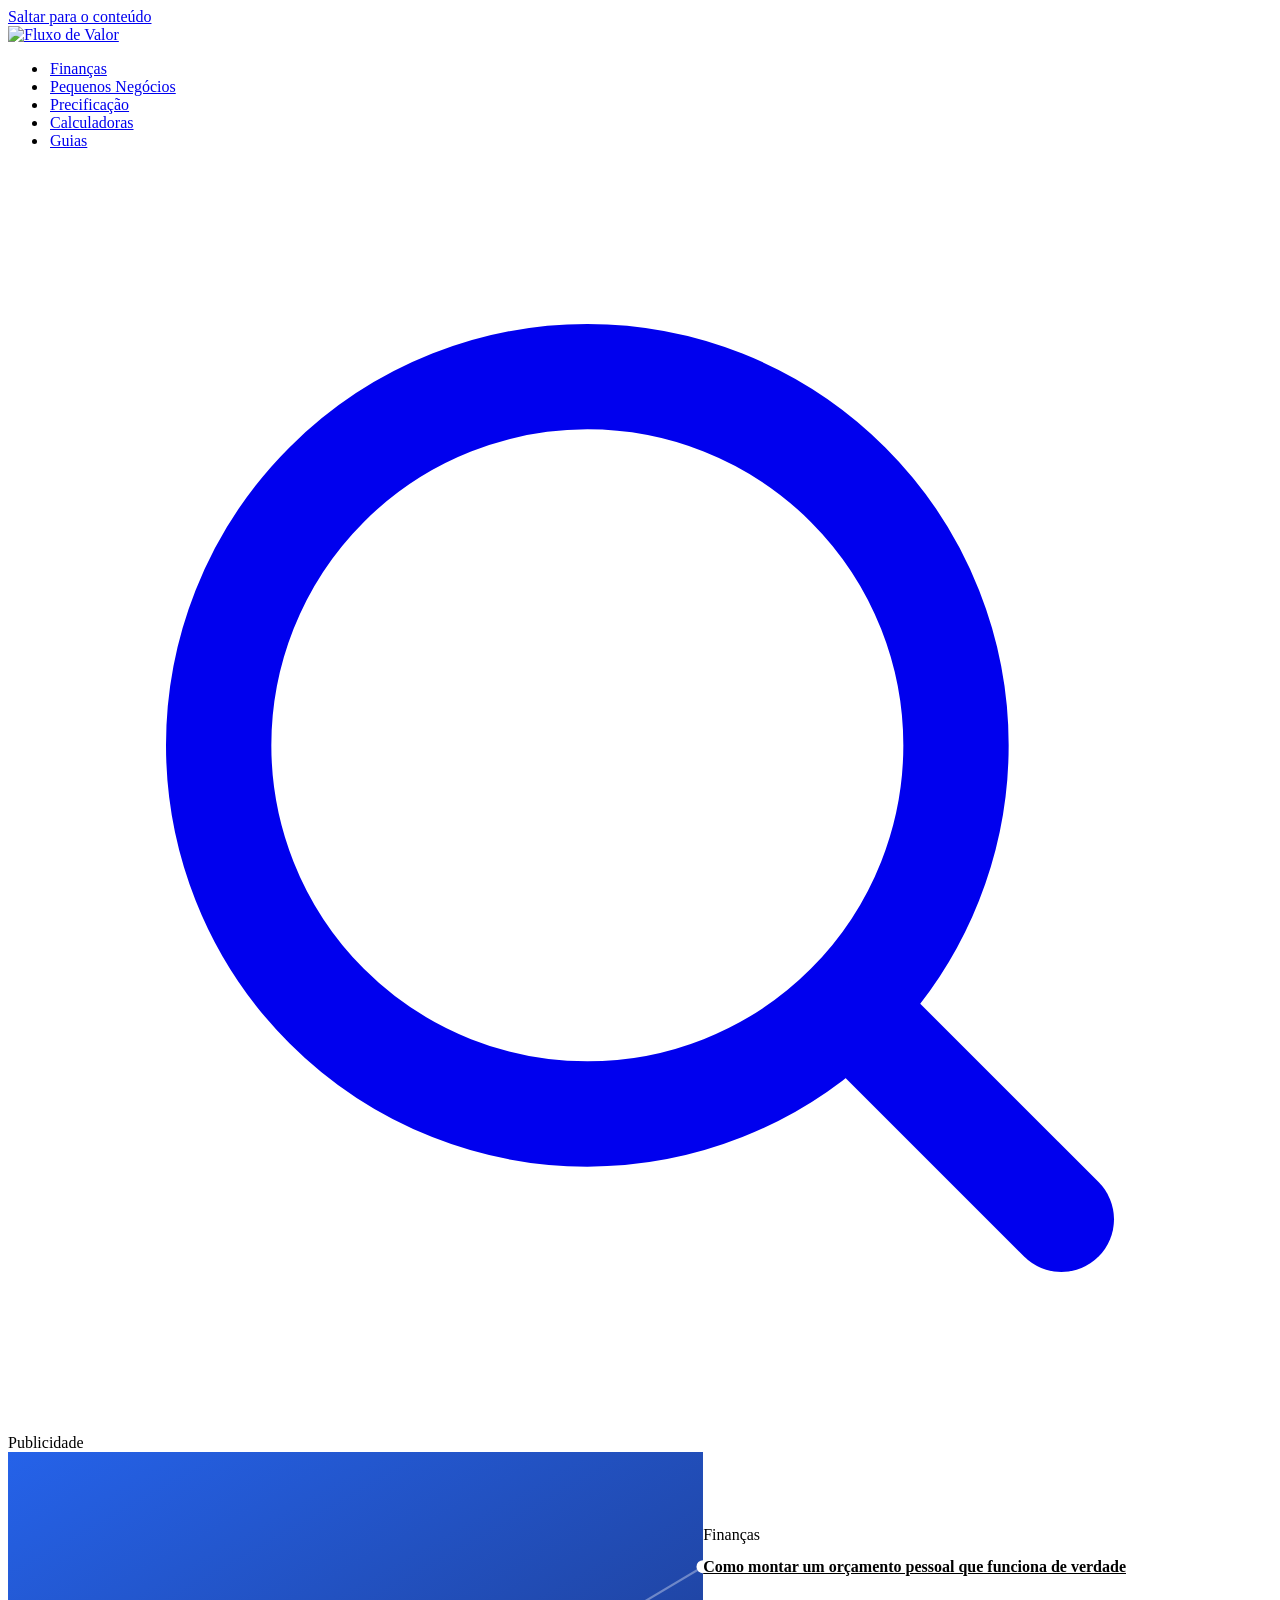
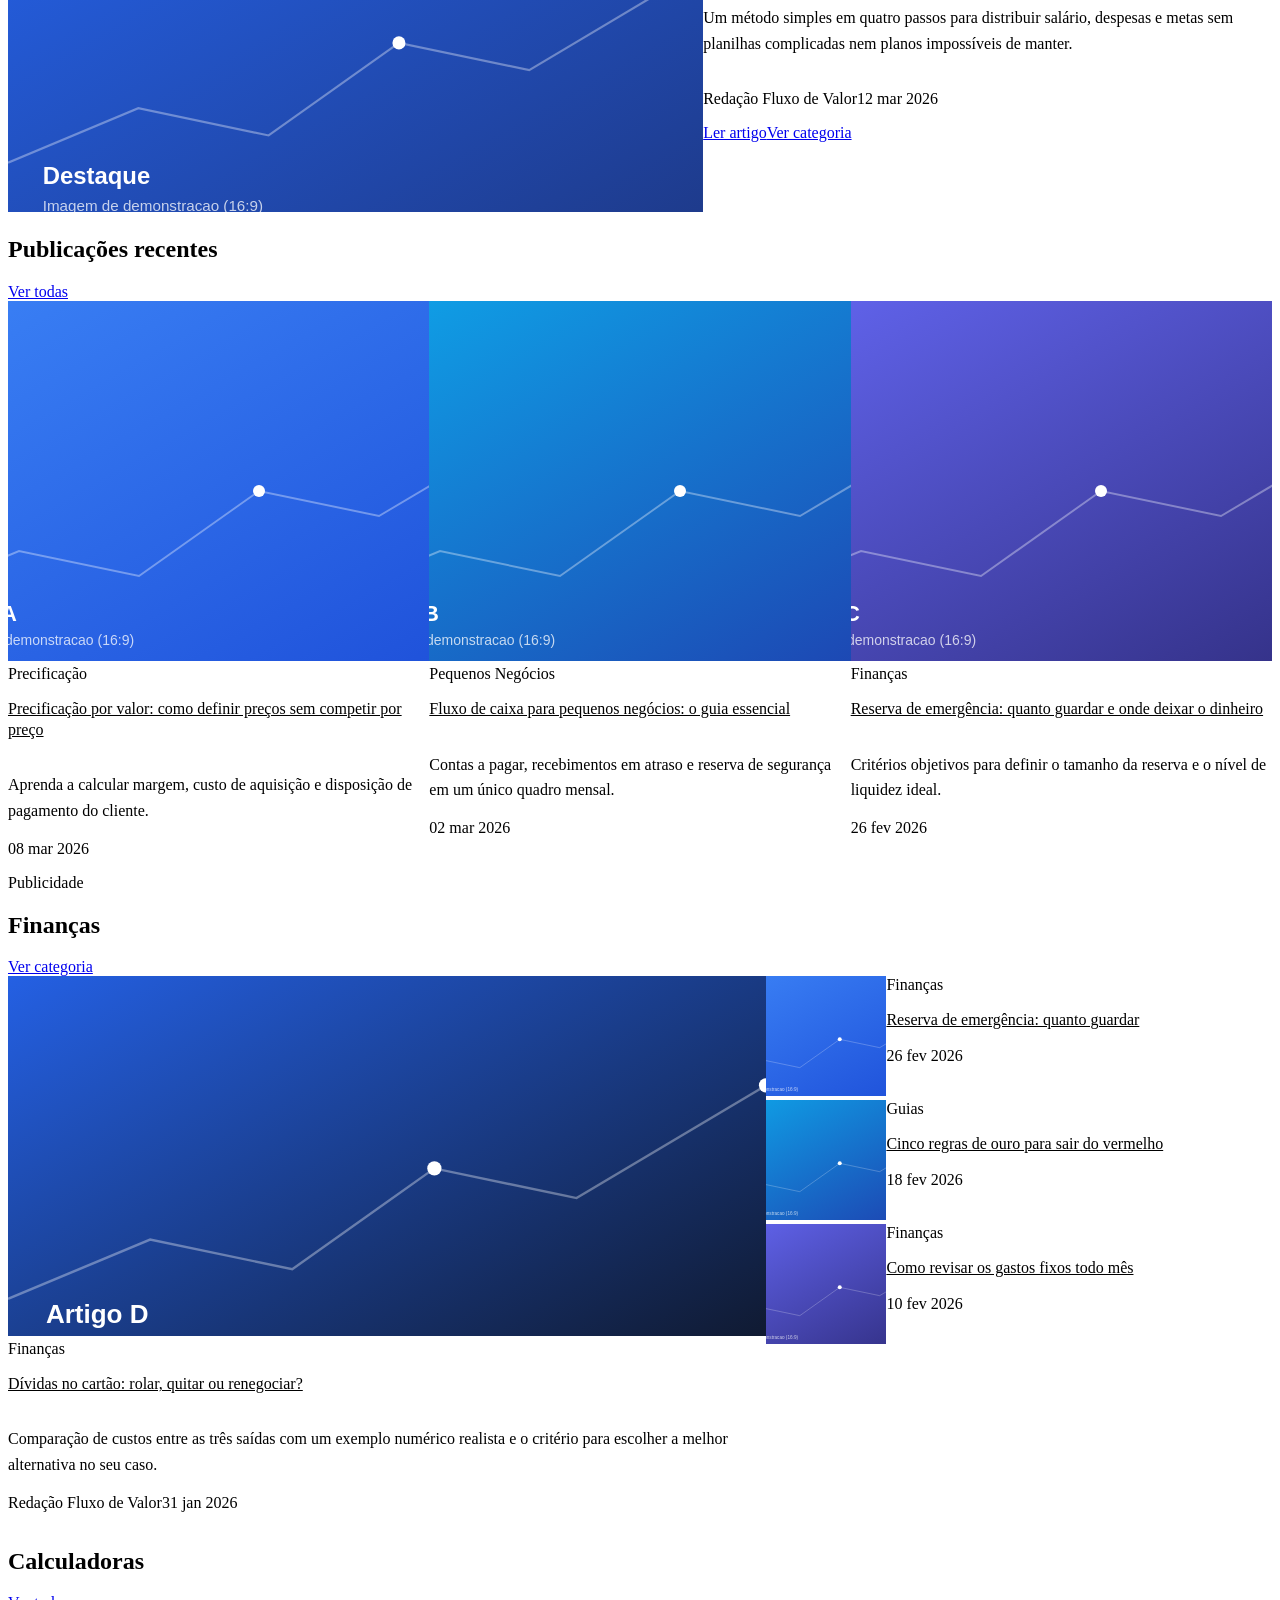
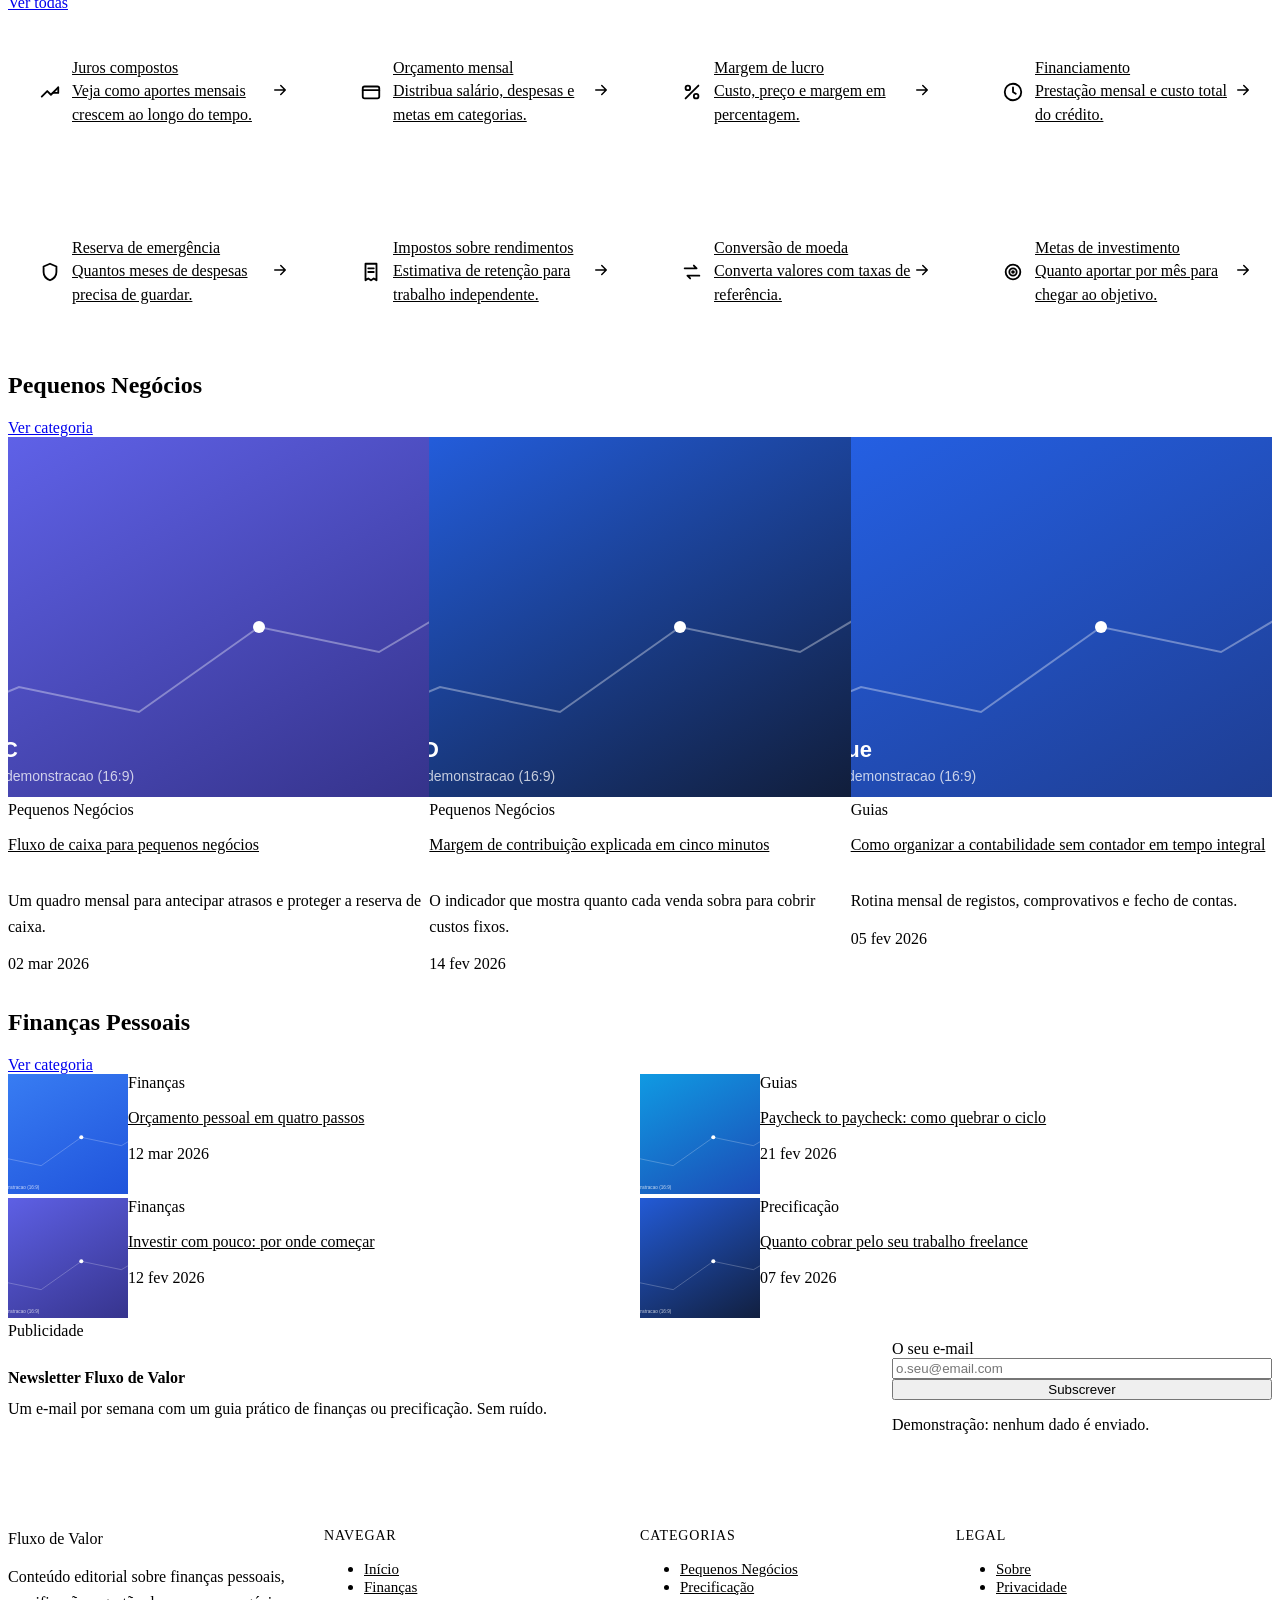
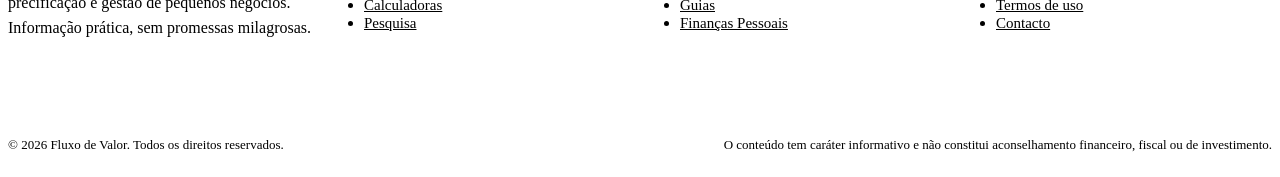
==== src/index.html @ 21cc9d8d "feat: implement homepage" ====
<!DOCTYPE html>
<html lang="pt-PT">
<head>
<meta charset="utf-8">
<meta name="viewport" content="width=device-width, initial-scale=1">
<title>Fluxo de Valor — Finanças, pequenos negócios e precificação</title>
<meta name="description" content="Guias práticos, calculadoras e estratégias sobre finanças pessoais, precificação e gestão de pequenos negócios. Conteúdo claro para decisões melhores.">
<link rel="canonical" href="https://fluxodevalor.example/">
<meta name="robots" content="index, follow">

<meta property="og:type" content="website">
<meta property="og:site_name" content="Fluxo de Valor">
<meta property="og:locale" content="pt_PT">
<meta property="og:title" content="Fluxo de Valor — Finanças, pequenos negócios e precificação">
<meta property="og:description" content="Guias práticos, calculadoras e estratégias sobre finanças pessoais, precificação e gestão de pequenos negócios.">
<meta property="og:url" content="https://fluxodevalor.example/">
<meta property="og:image" content="https://fluxodevalor.example/assets/images/ph-hero.svg">
<meta property="og:image:width" content="640">
<meta property="og:image:height" content="360">

<meta name="twitter:card" content="summary_large_image">
<meta name="twitter:title" content="Fluxo de Valor — Finanças, pequenos negócios e precificação">
<meta name="twitter:description" content="Guias práticos, calculadoras e estratégias sobre finanças pessoais, precificação e gestão de pequenos negócios.">
<meta name="twitter:image" content="https://fluxodevalor.example/assets/images/ph-hero.svg">

<link rel="icon" href="assets/images/logo.svg" type="image/svg+xml">

<link rel="stylesheet" href="css/variables.css">
<link rel="stylesheet" href="css/reset.css">
<link rel="stylesheet" href="css/base.css">
<link rel="stylesheet" href="css/header.css">
<link rel="stylesheet" href="css/navigation.css">
<link rel="stylesheet" href="css/hero.css">
<link rel="stylesheet" href="css/cards.css">
<link rel="stylesheet" href="css/sections.css">
<link rel="stylesheet" href="css/sidebar.css">
<link rel="stylesheet" href="css/calculators.css">
<link rel="stylesheet" href="css/article.css">
<link rel="stylesheet" href="css/footer.css">
<link rel="stylesheet" href="css/responsive.css">

<script type="application/ld+json">
{
  "@context": "https://schema.org",
  "@type": "WebSite",
  "name": "Fluxo de Valor",
  "url": "https://fluxodevalor.example/",
  "inLanguage": "pt-PT",
  "potentialAction": {
    "@type": "SearchAction",
    "target": "https://fluxodevalor.example/search.html?q={search_term_string}",
    "query-input": "required name=search_term_string"
  }
}
</script>
</head>

<body>
<a class="skip-link" href="#conteudo">Saltar para o conteúdo</a>

<header class="site-header">
  <div class="container header-inner">
    <a class="site-logo" href="index.html" aria-label="Fluxo de Valor — página inicial">
      <img src="assets/images/logo.svg" alt="Fluxo de Valor" width="180" height="30">
    </a>

    <nav class="main-nav" id="main-nav" aria-label="Navegação principal">
      <ul class="nav-list">
        <li><a class="nav-link is-active" href="category.html" aria-current="page">Finanças</a></li>
        <li><a class="nav-link" href="category.html">Pequenos Negócios</a></li>
        <li><a class="nav-link" href="category.html">Precificação</a></li>
        <li><a class="nav-link" href="category.html">Calculadoras</a></li>
        <li><a class="nav-link" href="category.html">Guias</a></li>
      </ul>
    </nav>

    <div class="header-actions">
      <a class="header-search" href="search.html" aria-label="Pesquisar no site">
        <svg viewBox="0 0 24 24" fill="none" stroke="currentColor" stroke-width="2" stroke-linecap="round" aria-hidden="true"><circle cx="11" cy="11" r="7"/><path d="M20 20l-3.6-3.6"/></svg>
      </a>
      <button class="menu-toggle" type="button" aria-expanded="false" aria-controls="main-nav" aria-label="Abrir menu">
        <svg class="icon-menu" viewBox="0 0 24 24" fill="none" stroke="currentColor" stroke-width="2" stroke-linecap="round" aria-hidden="true"><path d="M4 7h16M4 12h16M4 17h16"/></svg>
        <svg class="icon-close" viewBox="0 0 24 24" fill="none" stroke="currentColor" stroke-width="2" stroke-linecap="round" aria-hidden="true"><path d="M6 6l12 12M18 6L6 18"/></svg>
      </button>
    </div>
  </div>
  <div class="nav-backdrop" aria-hidden="true"></div>
</header>

<main id="conteudo">

  <!-- AD_TOP -->
  <div class="container ad-wrap">
    <aside class="ad-slot" aria-label="Publicidade — topo"><span>Publicidade</span></aside>
  </div>

  <!-- HERO / DESTAQUE -->
  <section class="hero container" aria-labelledby="hero-title">
    <div class="hero-grid">
      <a class="hero-media" href="article.html" tabindex="-1" aria-hidden="true">
        <img src="assets/images/ph-hero.svg" alt="" width="640" height="360" fetchpriority="high">
      </a>
      <div class="hero-content">
        <span class="eyebrow">Finanças</span>
        <h1 class="hero-title" id="hero-title"><a href="article.html">Como montar um orçamento pessoal que funciona de verdade</a></h1>
        <p class="hero-summary">Um método simples em quatro passos para distribuir salário, despesas e metas sem planilhas complicadas nem planos impossíveis de manter.</p>
        <p class="meta meta--dot"><span>Redação Fluxo de Valor</span><time datetime="2026-03-12">12 mar 2026</time></p>
        <div class="hero-actions">
          <a class="btn btn--primary" href="article.html">Ler artigo</a>
          <a class="btn btn--ghost" href="category.html">Ver categoria</a>
        </div>
      </div>
    </div>
  </section>

  <!-- LATEST POSTS -->
  <section class="section" aria-labelledby="latest-title">
    <div class="container">
      <div class="section-header">
        <h2 class="section-title" id="latest-title">Publicações recentes</h2>
        <a class="section-link" href="category.html">Ver todas</a>
      </div>

      <div class="card-grid">
        <article class="card">
          <a class="card-media" href="article.html" tabindex="-1" aria-hidden="true">
            <img src="assets/images/ph-a.svg" alt="" width="640" height="360" loading="lazy">
          </a>
          <div class="card-body">
            <span class="eyebrow">Precificação</span>
            <h3 class="card-title"><a href="article.html">Precificação por valor: como definir preços sem competir por preço</a></h3>
            <p class="card-summary">Aprenda a calcular margem, custo de aquisição e disposição de pagamento do cliente.</p>
            <p class="card-meta"><time datetime="2026-03-08">08 mar 2026</time></p>
          </div>
        </article>

        <article class="card">
          <a class="card-media" href="article.html" tabindex="-1" aria-hidden="true">
            <img src="assets/images/ph-b.svg" alt="" width="640" height="360" loading="lazy">
          </a>
          <div class="card-body">
            <span class="eyebrow">Pequenos Negócios</span>
            <h3 class="card-title"><a href="article.html">Fluxo de caixa para pequenos negócios: o guia essencial</a></h3>
            <p class="card-summary">Contas a pagar, recebimentos em atraso e reserva de segurança em um único quadro mensal.</p>
            <p class="card-meta"><time datetime="2026-03-02">02 mar 2026</time></p>
          </div>
        </article>

        <article class="card">
          <a class="card-media" href="article.html" tabindex="-1" aria-hidden="true">
            <img src="assets/images/ph-c.svg" alt="" width="640" height="360" loading="lazy">
          </a>
          <div class="card-body">
            <span class="eyebrow">Finanças</span>
            <h3 class="card-title"><a href="article.html">Reserva de emergência: quanto guardar e onde deixar o dinheiro</a></h3>
            <p class="card-summary">Critérios objetivos para definir o tamanho da reserva e o nível de liquidez ideal.</p>
            <p class="card-meta"><time datetime="2026-02-26">26 fev 2026</time></p>
          </div>
        </article>
      </div>
    </div>
  </section>

  <!-- AD_AFTER_FEATURED -->
  <div class="container ad-wrap">
    <aside class="ad-slot" aria-label="Publicidade — após destaque"><span>Publicidade</span></aside>
  </div>

  <!-- SEÇÃO DE CATEGORIA -->
  <section class="section" aria-labelledby="financas-title">
    <div class="container">
      <div class="section-header">
        <h2 class="section-title" id="financas-title">Finanças</h2>
        <a class="section-link" href="category.html">Ver categoria</a>
      </div>

      <div class="category-split">
        <article class="card card--featured">
          <a class="card-media" href="article.html" tabindex="-1" aria-hidden="true">
            <img src="assets/images/ph-d.svg" alt="" width="640" height="360" loading="lazy">
          </a>
          <div class="card-body">
            <span class="eyebrow">Finanças</span>
            <h3 class="card-title"><a href="article.html">Dívidas no cartão: rolar, quitar ou renegociar?</a></h3>
            <p class="card-summary">Comparação de custos entre as três saídas com um exemplo numérico realista e o critério para escolher a melhor alternativa no seu caso.</p>
            <p class="card-meta meta--dot"><span>Redação Fluxo de Valor</span><time datetime="2026-01-31">31 jan 2026</time></p>
          </div>
        </article>

        <div class="split-secondary">
          <article class="card card--row">
            <a class="card-media" href="article.html" tabindex="-1" aria-hidden="true">
              <img src="assets/images/ph-a.svg" alt="" width="160" height="120" loading="lazy">
            </a>
            <div class="card-body">
              <span class="eyebrow">Finanças</span>
              <h3 class="card-title"><a href="article.html">Reserva de emergência: quanto guardar</a></h3>
              <p class="card-meta"><time datetime="2026-02-26">26 fev 2026</time></p>
            </div>
          </article>

          <article class="card card--row">
            <a class="card-media" href="article.html" tabindex="-1" aria-hidden="true">
              <img src="assets/images/ph-b.svg" alt="" width="160" height="120" loading="lazy">
            </a>
            <div class="card-body">
              <span class="eyebrow">Guias</span>
              <h3 class="card-title"><a href="article.html">Cinco regras de ouro para sair do vermelho</a></h3>
              <p class="card-meta"><time datetime="2026-02-18">18 fev 2026</time></p>
            </div>
          </article>

          <article class="card card--row">
            <a class="card-media" href="article.html" tabindex="-1" aria-hidden="true">
              <img src="assets/images/ph-c.svg" alt="" width="160" height="120" loading="lazy">
            </a>
            <div class="card-body">
              <span class="eyebrow">Finanças</span>
              <h3 class="card-title"><a href="article.html">Como revisar os gastos fixos todo mês</a></h3>
              <p class="card-meta"><time datetime="2026-02-10">10 fev 2026</time></p>
            </div>
          </article>
        </div>
      </div>
    </div>
  </section>

  <!-- CALCULADORAS -->
  <section class="section section--surface" aria-labelledby="calc-title">
    <div class="container">
      <div class="section-header">
        <h2 class="section-title" id="calc-title">Calculadoras</h2>
        <a class="section-link" href="category.html">Ver todas</a>
      </div>

      <div class="calc-grid">
        <a class="calc-card" href="article.html">
          <span class="calc-icon" aria-hidden="true"><svg viewBox="0 0 24 24" fill="none" stroke="currentColor" stroke-width="2" stroke-linecap="round" stroke-linejoin="round"><path d="M3 17l6-6 4 4 8-8"/><path d="M21 7v6h-6"/></svg></span>
          <span class="calc-body">
            <span class="calc-name">Juros compostos</span>
            <span class="calc-desc">Veja como aportes mensais crescem ao longo do tempo.</span>
          </span>
          <span class="calc-arrow" aria-hidden="true"><svg viewBox="0 0 24 24" fill="none" stroke="currentColor" stroke-width="2" stroke-linecap="round" stroke-linejoin="round"><path d="M5 12h14M13 6l6 6-6 6"/></svg></span>
        </a>

        <a class="calc-card" href="article.html">
          <span class="calc-icon" aria-hidden="true"><svg viewBox="0 0 24 24" fill="none" stroke="currentColor" stroke-width="2" stroke-linecap="round" stroke-linejoin="round"><rect x="3" y="6" width="18" height="13" rx="2"/><path d="M3 10h18"/></svg></span>
          <span class="calc-body">
            <span class="calc-name">Orçamento mensal</span>
            <span class="calc-desc">Distribua salário, despesas e metas em categorias.</span>
          </span>
          <span class="calc-arrow" aria-hidden="true"><svg viewBox="0 0 24 24" fill="none" stroke="currentColor" stroke-width="2" stroke-linecap="round" stroke-linejoin="round"><path d="M5 12h14M13 6l6 6-6 6"/></svg></span>
        </a>

        <a class="calc-card" href="article.html">
          <span class="calc-icon" aria-hidden="true"><svg viewBox="0 0 24 24" fill="none" stroke="currentColor" stroke-width="2" stroke-linecap="round" stroke-linejoin="round"><path d="M19 5L5 19"/><circle cx="7.5" cy="7.5" r="2.5"/><circle cx="16.5" cy="16.5" r="2.5"/></svg></span>
          <span class="calc-body">
            <span class="calc-name">Margem de lucro</span>
            <span class="calc-desc">Custo, preço e margem em percentagem.</span>
          </span>
          <span class="calc-arrow" aria-hidden="true"><svg viewBox="0 0 24 24" fill="none" stroke="currentColor" stroke-width="2" stroke-linecap="round" stroke-linejoin="round"><path d="M5 12h14M13 6l6 6-6 6"/></svg></span>
        </a>

        <a class="calc-card" href="article.html">
          <span class="calc-icon" aria-hidden="true"><svg viewBox="0 0 24 24" fill="none" stroke="currentColor" stroke-width="2" stroke-linecap="round" stroke-linejoin="round"><circle cx="12" cy="12" r="9"/><path d="M12 7v5l3 2"/></svg></span>
          <span class="calc-body">
            <span class="calc-name">Financiamento</span>
            <span class="calc-desc">Prestação mensal e custo total do crédito.</span>
          </span>
          <span class="calc-arrow" aria-hidden="true"><svg viewBox="0 0 24 24" fill="none" stroke="currentColor" stroke-width="2" stroke-linecap="round" stroke-linejoin="round"><path d="M5 12h14M13 6l6 6-6 6"/></svg></span>
        </a>

        <a class="calc-card" href="article.html">
          <span class="calc-icon" aria-hidden="true"><svg viewBox="0 0 24 24" fill="none" stroke="currentColor" stroke-width="2" stroke-linecap="round" stroke-linejoin="round"><path d="M12 3l7 3v6c0 4.5-3 7.5-7 9-4-1.5-7-4.5-7-9V6l7-3z"/></svg></span>
          <span class="calc-body">
            <span class="calc-name">Reserva de emergência</span>
            <span class="calc-desc">Quantos meses de despesas precisa de guardar.</span>
          </span>
          <span class="calc-arrow" aria-hidden="true"><svg viewBox="0 0 24 24" fill="none" stroke="currentColor" stroke-width="2" stroke-linecap="round" stroke-linejoin="round"><path d="M5 12h14M13 6l6 6-6 6"/></svg></span>
        </a>

        <a class="calc-card" href="article.html">
          <span class="calc-icon" aria-hidden="true"><svg viewBox="0 0 24 24" fill="none" stroke="currentColor" stroke-width="2" stroke-linecap="round" stroke-linejoin="round"><path d="M6 3h12v18l-3-2-3 2-3-2-3 2z"/><path d="M9 8h6M9 12h6"/></svg></span>
          <span class="calc-body">
            <span class="calc-name">Impostos sobre rendimentos</span>
            <span class="calc-desc">Estimativa de retenção para trabalho independente.</span>
          </span>
          <span class="calc-arrow" aria-hidden="true"><svg viewBox="0 0 24 24" fill="none" stroke="currentColor" stroke-width="2" stroke-linecap="round" stroke-linejoin="round"><path d="M5 12h14M13 6l6 6-6 6"/></svg></span>
        </a>

        <a class="calc-card" href="article.html">
          <span class="calc-icon" aria-hidden="true"><svg viewBox="0 0 24 24" fill="none" stroke="currentColor" stroke-width="2" stroke-linecap="round" stroke-linejoin="round"><path d="M4 8h13l-3-3"/><path d="M20 16H7l3 3"/></svg></span>
          <span class="calc-body">
            <span class="calc-name">Conversão de moeda</span>
            <span class="calc-desc">Converta valores com taxas de referência.</span>
          </span>
          <span class="calc-arrow" aria-hidden="true"><svg viewBox="0 0 24 24" fill="none" stroke="currentColor" stroke-width="2" stroke-linecap="round" stroke-linejoin="round"><path d="M5 12h14M13 6l6 6-6 6"/></svg></span>
        </a>

        <a class="calc-card" href="article.html">
          <span class="calc-icon" aria-hidden="true"><svg viewBox="0 0 24 24" fill="none" stroke="currentColor" stroke-width="2" stroke-linecap="round" stroke-linejoin="round"><circle cx="12" cy="12" r="8"/><circle cx="12" cy="12" r="4"/><circle cx="12" cy="12" r="1" fill="currentColor"/></svg></span>
          <span class="calc-body">
            <span class="calc-name">Metas de investimento</span>
            <span class="calc-desc">Quanto aportar por mês para chegar ao objetivo.</span>
          </span>
          <span class="calc-arrow" aria-hidden="true"><svg viewBox="0 0 24 24" fill="none" stroke="currentColor" stroke-width="2" stroke-linecap="round" stroke-linejoin="round"><path d="M5 12h14M13 6l6 6-6 6"/></svg></span>
        </a>
      </div>
    </div>
  </section>

  <!-- PEQUENOS NEGÓCIOS -->
  <section class="section" aria-labelledby="negocios-title">
    <div class="container">
      <div class="section-header">
        <h2 class="section-title" id="negocios-title">Pequenos Negócios</h2>
        <a class="section-link" href="category.html">Ver categoria</a>
      </div>

      <div class="card-grid">
        <article class="card">
          <a class="card-media" href="article.html" tabindex="-1" aria-hidden="true">
            <img src="assets/images/ph-c.svg" alt="" width="640" height="360" loading="lazy">
          </a>
          <div class="card-body">
            <span class="eyebrow">Pequenos Negócios</span>
            <h3 class="card-title"><a href="article.html">Fluxo de caixa para pequenos negócios</a></h3>
            <p class="card-summary">Um quadro mensal para antecipar atrasos e proteger a reserva de caixa.</p>
            <p class="card-meta"><time datetime="2026-03-02">02 mar 2026</time></p>
          </div>
        </article>

        <article class="card">
          <a class="card-media" href="article.html" tabindex="-1" aria-hidden="true">
            <img src="assets/images/ph-d.svg" alt="" width="640" height="360" loading="lazy">
          </a>
          <div class="card-body">
            <span class="eyebrow">Pequenos Negócios</span>
            <h3 class="card-title"><a href="article.html">Margem de contribuição explicada em cinco minutos</a></h3>
            <p class="card-summary">O indicador que mostra quanto cada venda sobra para cobrir custos fixos.</p>
            <p class="card-meta"><time datetime="2026-02-14">14 fev 2026</time></p>
          </div>
        </article>

        <article class="card">
          <a class="card-media" href="article.html" tabindex="-1" aria-hidden="true">
            <img src="assets/images/ph-hero.svg" alt="" width="640" height="360" loading="lazy">
          </a>
          <div class="card-body">
            <span class="eyebrow">Guias</span>
            <h3 class="card-title"><a href="article.html">Como organizar a contabilidade sem contador em tempo integral</a></h3>
            <p class="card-summary">Rotina mensal de registos, comprovativos e fecho de contas.</p>
            <p class="card-meta"><time datetime="2026-02-05">05 fev 2026</time></p>
          </div>
        </article>
      </div>
    </div>
  </section>

  <!-- FINANÇAS PESSOAIS -->
  <section class="section section--surface" aria-labelledby="pessoal-title">
    <div class="container">
      <div class="section-header">
        <h2 class="section-title" id="pessoal-title">Finanças Pessoais</h2>
        <a class="section-link" href="category.html">Ver categoria</a>
      </div>

      <div class="card-grid card-grid--2">
        <article class="card card--row">
          <a class="card-media" href="article.html" tabindex="-1" aria-hidden="true">
            <img src="assets/images/ph-a.svg" alt="" width="160" height="120" loading="lazy">
          </a>
          <div class="card-body">
            <span class="eyebrow">Finanças</span>
            <h3 class="card-title"><a href="article.html">Orçamento pessoal em quatro passos</a></h3>
            <p class="card-summary">Distribua o salário entre necessidades, desejos, dívidas e poupança.</p>
            <p class="card-meta"><time datetime="2026-03-12">12 mar 2026</time></p>
          </div>
        </article>

        <article class="card card--row">
          <a class="card-media" href="article.html" tabindex="-1" aria-hidden="true">
            <img src="assets/images/ph-b.svg" alt="" width="160" height="120" loading="lazy">
          </a>
          <div class="card-body">
            <span class="eyebrow">Guias</span>
            <h3 class="card-title"><a href="article.html">Paycheck to paycheck: como quebrar o ciclo</a></h3>
            <p class="card-summary">Três ajustes práticos para criar folga financeira em 90 dias.</p>
            <p class="card-meta"><time datetime="2026-02-21">21 fev 2026</time></p>
          </div>
        </article>

        <article class="card card--row">
          <a class="card-media" href="article.html" tabindex="-1" aria-hidden="true">
            <img src="assets/images/ph-c.svg" alt="" width="160" height="120" loading="lazy">
          </a>
          <div class="card-body">
            <span class="eyebrow">Finanças</span>
            <h3 class="card-title"><a href="article.html">Investir com pouco: por onde começar</a></h3>
            <p class="card-summary">Risco, prazo e aportes automáticos antes de escolher o produto.</p>
            <p class="card-meta"><time datetime="2026-02-12">12 fev 2026</time></p>
          </div>
        </article>

        <article class="card card--row">
          <a class="card-media" href="article.html" tabindex="-1" aria-hidden="true">
            <img src="assets/images/ph-d.svg" alt="" width="160" height="120" loading="lazy">
          </a>
          <div class="card-body">
            <span class="eyebrow">Precificação</span>
            <h3 class="card-title"><a href="article.html">Quanto cobrar pelo seu trabalho freelance</a></h3>
            <p class="card-summary">Do custo de vida ao valor entregue: um método em três variáveis.</p>
            <p class="card-meta"><time datetime="2026-02-07">07 fev 2026</time></p>
          </div>
        </article>
      </div>
    </div>
  </section>

  <!-- AD_AFTER_CONTENT -->
  <div class="container ad-wrap">
    <aside class="ad-slot" aria-label="Publicidade — fim do conteúdo"><span>Publicidade</span></aside>
  </div>

  <!-- NEWSLETTER -->
  <section class="section" aria-labelledby="newsletter-title">
    <div class="container">
      <div class="newsletter">
        <div>
          <h2 class="newsletter-title" id="newsletter-title">Newsletter Fluxo de Valor</h2>
          <p class="newsletter-text">Um e-mail por semana com um guia prático de finanças ou precificação. Sem ruído.</p>
        </div>
        <div>
          <form class="newsletter-form" novalidate>
            <label class="visually-hidden" for="newsletter-email">O seu e-mail</label>
            <input class="field" type="email" id="newsletter-email" name="email" placeholder="o.seu@email.com" autocomplete="email" required>
            <button class="btn btn--primary" type="submit">Subscrever</button>
          </form>
          <p class="newsletter-note" role="status" aria-live="polite">Demonstração: nenhum dado é enviado.</p>
        </div>
      </div>
    </div>
  </section>

</main>

<footer class="site-footer">
  <div class="container">
    <div class="footer-grid">
      <div>
        <p class="footer-brand-name">Fluxo de Valor</p>
        <p class="footer-text">Conteúdo editorial sobre finanças pessoais, precificação e gestão de pequenos negócios. Informação prática, sem promessas milagrosas.</p>
      </div>

      <nav aria-labelledby="footer-nav">
        <p class="footer-title" id="footer-nav">Navegar</p>
        <ul class="footer-links">
          <li><a href="index.html">Início</a></li>
          <li><a href="category.html">Finanças</a></li>
          <li><a href="category.html">Calculadoras</a></li>
          <li><a href="search.html">Pesquisa</a></li>
        </ul>
      </nav>

      <nav aria-labelledby="footer-cat">
        <p class="footer-title" id="footer-cat">Categorias</p>
        <ul class="footer-links">
          <li><a href="category.html">Pequenos Negócios</a></li>
          <li><a href="category.html">Precificação</a></li>
          <li><a href="category.html">Guias</a></li>
          <li><a href="category.html">Finanças Pessoais</a></li>
        </ul>
      </nav>

      <nav aria-labelledby="footer-legal">
        <p class="footer-title" id="footer-legal">Legal</p>
        <ul class="footer-links">
          <li><a href="#">Sobre</a></li>
          <li><a href="#">Privacidade</a></li>
          <li><a href="#">Termos de uso</a></li>
          <li><a href="#">Contacto</a></li>
        </ul>
      </nav>
    </div>

    <div class="footer-bottom">
      <p>&copy; <span id="year">2026</span> Fluxo de Valor. Todos os direitos reservados.</p>
      <p class="footer-disclaimer">O conteúdo tem caráter informativo e não constitui aconselhamento financeiro, fiscal ou de investimento.</p>
    </div>
  </div>
</footer>

<script src="js/navigation.js" defer></script>
<script src="js/main.js" defer></script>
</body>
</html>
---- src/css/hero.css ----
/* Hero / post em destaque. Mobile: empilhado. Desktop: 55/45 (ver responsive.css). */

.hero {
  padding-block: var(--space-section);
}

.hero-grid {
  display: grid;
  gap: var(--space-lg);
}

.hero-media {
  display: block;
  overflow: hidden;
  border-radius: var(--radius-md);
  background: var(--color-surface);
}

.hero-media img {
  width: 100%;
  aspect-ratio: 16 / 9;
  object-fit: cover;
}

.hero-content {
  display: flex;
  flex-direction: column;
  align-items: flex-start;
  gap: var(--space-md);
}

.hero-title {
  font-size: var(--text-h1);
  line-height: var(--leading-tight);
}

.hero-title a {
  color: var(--color-text);
}

.hero-title a:hover {
  color: var(--color-primary);
}

.hero-summary {
  font-size: var(--text-body);
  line-height: 1.65;
  color: var(--color-text-secondary);
}

.hero-actions {
  display: flex;
  flex-wrap: wrap;
  gap: var(--space-sm);
  margin-top: var(--space-xs);
}
---- src/css/cards.css ----
/* Cards editoriais e grelhas. */

.card-grid {
  display: grid;
  grid-template-columns: minmax(0, 1fr);
  gap: var(--space-lg);
}

.card-grid--2,
.card-grid--wide {
  grid-template-columns: minmax(0, 1fr);
}

.card {
  display: flex;
  flex-direction: column;
  gap: var(--space-sm);
  min-width: 0;
}

.card-media {
  display: block;
  overflow: hidden;
  border-radius: var(--radius-md);
  background: var(--color-surface);
}

.card-media img {
  width: 100%;
  aspect-ratio: 16 / 9;
  object-fit: cover;
}

@media (prefers-reduced-motion: no-preference) {
  .card-media img {
    transition: transform var(--transition);
  }

  .card:hover .card-media img {
    transform: scale(1.03);
  }
}

.card-body {
  display: flex;
  flex-direction: column;
  gap: var(--space-sm);
  min-width: 0;
}

.card-title {
  font-size: var(--text-card-title);
  line-height: 1.3;
  font-weight: var(--weight-semibold);
}

.card-title a {
  color: var(--color-text);
}

.card-title a:hover {
  color: var(--color-primary);
}

.card-summary {
  font-size: var(--text-card-summary);
  line-height: 1.6;
  color: var(--color-text-secondary);
}

.card-meta {
  margin-top: auto;
  font-size: var(--text-meta);
  color: var(--color-text-secondary);
}

.card--featured .card-title {
  font-size: var(--text-h3);
  line-height: 1.25;
  font-weight: var(--weight-bold);
}

/* Card horizontal (coluna secundária / resultados) ------------------------ */
.card--row {
  display: grid;
  grid-template-columns: 120px minmax(0, 1fr);
  gap: var(--space-md);
  align-items: start;
  padding-block: var(--space-md);
  border-bottom: 1px solid var(--color-border);
}

.card--row .card-media img {
  aspect-ratio: 4 / 3;
}

.card--row .card-title {
  font-size: calc(var(--text-card-title) - 1px);
}

.card--row .card-summary {
  display: none;
}

@media (prefers-reduced-motion: reduce) {
  .card-media img {
    transition: none;
  }
}
---- src/css/sections.css ----
/* Secções da homepage: split de categoria, newsletter, paginação, estados. */

/* Divisão principal + secundária (60/40 no desktop, 1 coluna no mobile) --- */
.category-split {
  display: grid;
  grid-template-columns: minmax(0, 1fr);
  gap: var(--space-lg);
}

.split-secondary {
  display: flex;
  flex-direction: column;
}

.split-secondary .card--row:last-child {
  border-bottom: 0;
  padding-bottom: 0;
}

.split-secondary .card--row:first-child {
  padding-top: 0;
}

/* Lista vertical de artigos (sidebar / secundária) ------------------------ */
.post-list {
  display: flex;
  flex-direction: column;
}

.post-list-item {
  display: grid;
  grid-template-columns: minmax(0, 1fr);
  gap: var(--space-sm);
  padding-block: var(--space-md);
  border-bottom: 1px solid var(--color-border);
}

.post-list-item:last-child {
  border-bottom: 0;
}

.post-list-title {
  font-size: calc(var(--text-card-title) - 1px);
  line-height: 1.35;
  font-weight: var(--weight-semibold);
}

.post-list-title a {
  color: var(--color-text);
}

.post-list-title a:hover {
  color: var(--color-primary);
}

/* Newsletter -------------------------------------------------------------- */
.newsletter {
  display: grid;
  gap: var(--space-lg);
  padding: var(--space-xl);
  background: var(--color-surface);
  border: 1px solid var(--color-border);
  border-radius: var(--radius-lg);
}

.newsletter-title {
  font-size: var(--text-h3);
}

.newsletter-text {
  margin-top: var(--space-xs);
  font-size: var(--text-card-summary);
  color: var(--color-text-secondary);
}

.newsletter-form {
  display: flex;
  flex-direction: column;
  gap: var(--space-sm);
}

.newsletter-form .field {
  flex: 1 1 auto;
  min-width: 0;
}

.newsletter-note {
  font-size: var(--text-meta);
  color: var(--color-text-secondary);
}

.newsletter-note.is-success {
  color: var(--color-success);
  font-weight: var(--weight-semibold);
}

.newsletter-note.is-error {
  color: var(--color-danger);
  font-weight: var(--weight-semibold);
}

/* Paginação --------------------------------------------------------------- */
.pagination {
  display: flex;
  flex-wrap: wrap;
  align-items: center;
  justify-content: center;
  gap: var(--space-sm);
  margin-top: var(--space-xl);
}

.pagination a,
.pagination span {
  display: inline-flex;
  align-items: center;
  justify-content: center;
  min-width: var(--target-min);
  min-height: var(--target-min);
  padding: 0 12px;
  border: 1px solid var(--color-border);
  border-radius: var(--radius-sm);
  font-size: 14px;
  font-weight: var(--weight-semibold);
  color: var(--color-text);
}

.pagination a:hover {
  border-color: var(--color-primary);
  color: var(--color-primary);
}

.pagination [aria-current="page"] {
  background: var(--color-primary);
  border-color: var(--color-primary);
  color: var(--color-text-inverse);
}

/* Estado vazio (pesquisa) ------------------------------------------------- */
.empty-state {
  padding: var(--space-xl);
  background: var(--color-surface);
  border: 1px dashed var(--color-border);
  border-radius: var(--radius-md);
  text-align: center;
  color: var(--color-text-secondary);
}
---- src/css/sidebar.css ----
/* Sidebar e widgets reutilizáveis. Mobile: abaixo do conteúdo (ver responsive.css). */

.main-layout {
  display: grid;
  grid-template-columns: minmax(0, 1fr);
  gap: var(--space-2xl);
  padding-block: var(--space-section);
}

.sidebar {
  display: flex;
  flex-direction: column;
  gap: var(--space-xl);
  min-width: 0;
}

.main-content {
  min-width: 0;
}

.widget {
  padding: var(--space-lg);
  background: var(--color-background);
  border: 1px solid var(--color-border);
  border-radius: var(--radius-md);
}

.widget--plain {
  padding: 0;
  border: 0;
}

.widget-title {
  margin-bottom: var(--space-md);
  padding-bottom: var(--space-sm);
  border-bottom: 2px solid var(--color-border);
  font-size: 15px;
  font-weight: var(--weight-bold);
  letter-spacing: 0.04em;
  text-transform: uppercase;
}

/* Pesquisa ---------------------------------------------------------------- */
.search-form {
  display: flex;
  gap: var(--space-sm);
}

.search-form .field {
  flex: 1 1 auto;
}

.search-form .btn {
  flex-shrink: 0;
  padding-inline: 16px;
}

/* Posts recentes ---------------------------------------------------------- */
.recent-list {
  display: flex;
  flex-direction: column;
  gap: var(--space-md);
}

.recent-item {
  display: grid;
  grid-template-columns: 72px minmax(0, 1fr);
  gap: var(--space-sm);
  align-items: start;
}

.recent-thumb {
  width: 72px;
  height: 52px;
  overflow: hidden;
  border-radius: var(--radius-sm);
  background: var(--color-surface);
}

.recent-thumb img {
  width: 72px;
  height: 52px;
  object-fit: cover;
}

.recent-title {
  display: block;
  font-size: 14px;
  line-height: 1.35;
  font-weight: var(--weight-semibold);
}

.recent-title a {
  color: var(--color-text);
}

.recent-title a:hover {
  color: var(--color-primary);
}

.recent-meta {
  display: block;
  margin-top: 2px;
  font-size: 11px;
  color: var(--color-text-secondary);
}

/* Categorias -------------------------------------------------------------- */
.category-list {
  display: flex;
  flex-direction: column;
}

.category-list a {
  display: flex;
  align-items: center;
  justify-content: space-between;
  gap: var(--space-sm);
  min-height: var(--target-min);
  padding-block: 6px;
  border-bottom: 1px solid var(--color-border);
  font-size: 14px;
  font-weight: var(--weight-medium);
  color: var(--color-text);
}

.category-list li:last-child a {
  border-bottom: 0;
}

.category-list a:hover {
  color: var(--color-primary);
}

.category-list .count {
  font-size: 12px;
  color: var(--color-text-secondary);
}

/* Calculadora em destaque ------------------------------------------------- */
.widget-calc {
  display: flex;
  flex-direction: column;
  gap: var(--space-sm);
  padding: var(--space-lg);
  background: var(--color-primary-soft);
  border: 1px solid var(--color-primary);
  border-radius: var(--radius-md);
}

.widget-calc .widget-title {
  border-bottom-color: rgba(37, 99, 235, 0.3);
  color: var(--color-primary-dark);
}

.widget-calc p {
  font-size: var(--text-card-summary);
  color: var(--color-text-strong);
}
---- src/css/calculators.css ----
/* Secção de calculadoras (componentes visuais; sem lógica financeira completa). */

.calc-grid {
  display: grid;
  grid-template-columns: repeat(auto-fit, minmax(min(100%, 150px), 1fr));
  gap: var(--space-md);
}

.calc-card {
  display: flex;
  flex-direction: column;
  align-items: flex-start;
  gap: var(--space-md);
  min-height: 120px;
  padding: 20px;
  background: var(--color-background);
  border: 1px solid var(--color-border);
  border-radius: var(--radius-md);
  color: var(--color-text);
  transition: border-color var(--transition-fast),
    box-shadow var(--transition-fast);
}

.calc-card:hover {
  border-color: var(--color-primary);
  box-shadow: var(--shadow-sm);
  color: var(--color-text);
}

.calc-icon {
  flex-shrink: 0;
  display: grid;
  place-items: center;
  width: 44px;
  height: 44px;
  background: var(--color-primary-soft);
  border-radius: var(--radius-sm);
  color: var(--color-primary);
}

.calc-icon svg {
  width: 22px;
  height: 22px;
}

.calc-body {
  flex: 1 1 auto;
  min-width: 0;
}

.calc-name {
  display: block;
  font-size: calc(var(--text-card-title) - 1px);
  font-weight: var(--weight-semibold);
  line-height: 1.3;
  overflow-wrap: break-word;
}

.calc-desc {
  display: block;
  margin-top: var(--space-xs);
  font-size: var(--text-meta);
  line-height: 1.5;
  color: var(--color-text-secondary);
  overflow-wrap: break-word;
}

.calc-arrow {
  flex-shrink: 0;
  align-self: flex-end;
  color: var(--color-text-muted);
  transition: transform var(--transition-fast),
    color var(--transition-fast);
}

.calc-arrow svg {
  width: 18px;
  height: 18px;
}

.calc-card:hover .calc-arrow {
  transform: translateX(4px);
  color: var(--color-primary);
}

/* Calculadora de demonstração (página de artigo) -------------------------- */
.calc-panel {
  margin-block: var(--space-xl);
  padding: var(--space-lg);
  background: var(--color-surface);
  border: 1px solid var(--color-border);
  border-left: 4px solid var(--color-primary);
  border-radius: var(--radius-md);
}

.calc-panel-title {
  font-size: calc(var(--text-h3) - 2px);
  margin-bottom: var(--space-xs);
}

.calc-panel-hint {
  font-size: var(--text-meta);
  color: var(--color-text-secondary);
  margin-bottom: var(--space-md);
}

.calc-form {
  display: grid;
  grid-template-columns: minmax(0, 1fr);
  gap: var(--space-sm);
}

.calc-field {
  display: flex;
  flex-direction: column;
  gap: 4px;
}

.calc-field label {
  font-size: var(--text-meta);
  font-weight: var(--weight-semibold);
  color: var(--color-text-secondary);
}

.calc-result {
  margin-top: var(--space-md);
  padding-top: var(--space-md);
  border-top: 1px solid var(--color-border);
  font-size: var(--text-card-summary);
}

.calc-result output {
  display: block;
  margin-top: 4px;
  font-size: var(--text-h3);
  font-weight: var(--weight-bold);
  color: var(--color-primary-dark);
}

@media (prefers-reduced-motion: reduce) {
  .calc-card,
  .calc-arrow {
    transition: none;
  }
}
---- src/css/article.css ----
/* Página de artigo, cabeçalhos de página, FAQ e relacionados. */

/* Trilha de navegação ----------------------------------------------------- */
.breadcrumb {
  padding-block: var(--space-md);
  font-size: var(--text-meta);
  color: var(--color-text-secondary);
}

.breadcrumb ol {
  display: flex;
  flex-wrap: wrap;
  align-items: center;
  gap: 6px;
}

.breadcrumb li + li::before {
  content: "/";
  margin-right: 6px;
  color: var(--color-text-muted);
}

.breadcrumb a:hover {
  text-decoration: underline;
}

.breadcrumb [aria-current="page"] {
  color: var(--color-text);
  font-weight: var(--weight-medium);
}

/* Cabeçalho do artigo ----------------------------------------------------- */
.article-header {
  display: flex;
  flex-direction: column;
  gap: var(--space-md);
  max-width: var(--article-width);
  margin-inline: auto;
}

.article-title {
  font-size: var(--text-h1);
  line-height: var(--leading-tight);
}

.article-summary {
  font-size: calc(var(--text-body) + 1px);
  line-height: 1.6;
  color: var(--color-text-secondary);
}

.article-figure {
  margin-block: var(--space-lg);
}

.article-figure img {
  width: 100%;
  aspect-ratio: 16 / 9;
  object-fit: cover;
  border-radius: var(--radius-md);
  background: var(--color-surface);
}

.article-figure figcaption {
  margin-top: var(--space-sm);
  font-size: var(--text-meta);
  color: var(--color-text-secondary);
}

/* Corpo ------------------------------------------------------------------- */
.article-body {
  max-width: var(--article-width);
  margin-inline: auto;
  font-size: var(--text-body);
  line-height: var(--leading-body);
}

.article-body > * + * {
  margin-top: var(--space-md);
}

.article-body h2 {
  margin-top: var(--space-xl);
  font-size: var(--text-h2);
  line-height: 1.25;
}

.article-body h3 {
  margin-top: var(--space-lg);
  font-size: var(--text-h3);
  line-height: 1.3;
}

.article-body ul,
.article-body ol {
  padding-left: 22px;
}

.article-body ul {
  list-style: disc;
}

.article-body ol {
  list-style: decimal;
}

.article-body li + li {
  margin-top: 6px;
}

.article-body blockquote {
  padding: var(--space-md) var(--space-lg);
  background: var(--color-surface);
  border-left: 4px solid var(--color-primary);
  border-radius: var(--radius-sm);
  font-style: italic;
  color: var(--color-text-secondary);
}

.article-body a {
  text-decoration: underline;
  text-underline-offset: 2px;
}

.article-body .ad-slot {
  margin-block: var(--space-lg);
}

/* FAQ --------------------------------------------------------------------- */
.faq {
  max-width: var(--article-width);
  margin-inline: auto;
  margin-top: var(--space-xl);
}

.faq-title {
  margin-bottom: var(--space-md);
}

.faq-item {
  border: 1px solid var(--color-border);
  border-radius: var(--radius-md);
  background: var(--color-background);
}

.faq-item + .faq-item {
  margin-top: var(--space-sm);
}

.faq-item summary {
  display: flex;
  align-items: center;
  justify-content: space-between;
  gap: var(--space-md);
  min-height: var(--target-min);
  padding: var(--space-md);
  font-size: calc(var(--text-card-title) - 1px);
  font-weight: var(--weight-semibold);
  cursor: pointer;
  list-style: none;
}

.faq-item summary::-webkit-details-marker {
  display: none;
}

.faq-item summary::after {
  content: "+";
  flex-shrink: 0;
  font-size: 20px;
  font-weight: var(--weight-regular);
  color: var(--color-primary);
}

.faq-item[open] summary::after {
  content: "–";
}

.faq-item[open] summary {
  color: var(--color-primary);
  border-bottom: 1px solid var(--color-border);
}

.faq-answer {
  padding: var(--space-md);
  font-size: var(--text-card-summary);
  line-height: 1.7;
  color: var(--color-text-secondary);
}

/* Relacionados / grelhas de artigos --------------------------------------- */
.related {
  margin-top: var(--space-xl);
}

/* Cabeçalho de página (categoria, pesquisa) ------------------------------- */
.page-header {
  display: flex;
  flex-direction: column;
  gap: var(--space-sm);
  padding-bottom: var(--space-lg);
  margin-bottom: var(--space-lg);
  border-bottom: 2px solid var(--color-border);
}

.page-description {
  max-width: 720px;
  font-size: var(--text-card-summary);
  line-height: 1.6;
  color: var(--color-text-secondary);
}

.results-summary {
  margin-bottom: var(--space-lg);
  font-size: var(--text-card-summary);
  color: var(--color-text-secondary);
}

.results-summary strong {
  color: var(--color-text);
}
---- src/css/footer.css ----
/* Footer: 4 colunas no desktop, 1 coluna no mobile. */

.site-footer {
  margin-top: var(--space-section);
  background: var(--color-footer-bg);
  color: var(--color-footer-text);
}

.footer-grid {
  display: grid;
  grid-template-columns: minmax(0, 1fr);
  gap: var(--space-xl);
  padding-block: 48px;
}

.footer-brand-name {
  font-size: calc(var(--text-h3) - 2px);
  font-weight: var(--weight-bold);
  color: var(--color-footer-heading);
}

.footer-text {
  margin-top: var(--space-sm);
  font-size: var(--text-card-summary);
  line-height: 1.6;
  color: var(--color-footer-text);
}

.footer-title {
  margin-bottom: var(--space-sm);
  font-size: 14px;
  font-weight: var(--weight-bold);
  letter-spacing: 0.06em;
  text-transform: uppercase;
  color: var(--color-footer-heading);
}

.footer-links {
  display: flex;
  flex-direction: column;
}

.footer-links a {
  display: flex;
  align-items: center;
  min-height: var(--target-min);
  font-size: 15px;
  color: var(--color-footer-text);
}

.footer-links a:hover {
  color: var(--color-footer-heading);
  text-decoration: underline;
  text-underline-offset: 3px;
}

.footer-bottom {
  display: flex;
  flex-direction: column;
  gap: var(--space-sm);
  padding-block: var(--space-lg);
  border-top: 1px solid rgba(255, 255, 255, 0.12);
  font-size: 13px;
  color: var(--color-footer-muted);
}

.footer-bottom a {
  color: var(--color-footer-muted);
}

.footer-bottom a:hover {
  color: var(--color-footer-heading);
}

.footer-disclaimer {
  max-width: 760px;
  line-height: 1.6;
}
---- src/css/responsive.css ----
/* ==========================================================================
   Responsividade — apenas 4 breakpoints oficiais:

     1. @media (max-width: 767px)                            mobile
     2. @media (min-width: 768px)  and (max-width: 1023px)   tablet
     3. @media (min-width: 1024px) and (max-width: 1279px)   desktop
     4. @media (min-width: 1280px)                           large desktop

   As regras partilhadas do desktop (3 + 4) são expressas com
   min-width: 1024px, que cobre exatamente 1024 / 1280 / 1366 / 1440 / 1920.
   Sem media queries por dispositivo.
   ========================================================================== */

/* ---------------------------------------------------------------- MOBILE */
@media (max-width: 767px) {
  .newsletter {
    padding: var(--space-lg);
  }

  .card--row {
    grid-template-columns: 96px minmax(0, 1fr);
    gap: 12px;
  }

  .footer-grid {
    padding-block: 40px;
  }

  .widget {
    padding: var(--space-md);
  }

  .calc-panel {
    padding: var(--space-md);
  }

  .section-header {
    flex-wrap: wrap;
    row-gap: var(--space-xs);
  }
}

/* --------------------------------------------------------------- TABLET */
@media (min-width: 768px) and (max-width: 1023px) {
  .container {
    width: min(var(--container-width), calc(100% - 40px));
  }

  .hero-grid {
    grid-template-columns: minmax(0, 55fr) minmax(0, 45fr);
    gap: var(--space-lg);
    align-items: center;
  }

  .card-grid {
    grid-template-columns: repeat(2, minmax(0, 1fr));
    gap: 20px;
  }

  .card-grid--wide {
    grid-template-columns: minmax(0, 1fr);
  }

  .category-split {
    grid-template-columns: minmax(0, 1.5fr) minmax(0, 1fr);
    gap: var(--space-lg);
  }

  .calc-grid {
    grid-template-columns: repeat(3, minmax(0, 1fr));
  }

  .calc-card {
    flex-direction: row;
    align-items: center;
  }

  .calc-arrow {
    align-self: center;
  }

  .calc-form {
    grid-template-columns: repeat(2, minmax(0, 1fr));
  }

  .newsletter {
    grid-template-columns: minmax(0, 1fr) minmax(0, 340px);
    align-items: center;
    padding: var(--space-xl);
  }

  .newsletter-form {
    flex-direction: row;
  }

  .footer-grid {
    grid-template-columns: repeat(2, minmax(0, 1fr));
    padding-block: 56px;
  }
}

/* -------------------------------------------------------------- DESKTOP */
@media (min-width: 1024px) {
  .container {
    width: min(var(--container-width), calc(100% - 40px));
  }

  /* Navegação passa a inline (drawer fica só para mobile/tablet) --------- */
  .main-nav {
    position: static;
    width: auto;
    height: auto;
    padding: 0;
    background: none;
    box-shadow: none;
    overflow: visible;
    transform: none;
    visibility: visible;
    transition: none;
  }

  .nav-list {
    flex-direction: row;
    gap: 24px;
  }

  .nav-link {
    padding: 0 2px;
  }

  .nav-link:hover {
    background: none;
  }

  .nav-link.is-active::after {
    left: 2px;
    right: 2px;
    bottom: 12px;
  }

  .menu-toggle,
  .nav-backdrop {
    display: none;
  }

  .header-inner {
    gap: var(--space-xl);
  }

  /* Hero 55/45 ---------------------------------------------------------- */
  .hero-grid {
    grid-template-columns: minmax(0, 55fr) minmax(0, 45fr);
    gap: 28px;
    align-items: center;
  }

  /* Grelhas ------------------------------------------------------------ */
  .card-grid {
    grid-template-columns: repeat(3, minmax(0, 1fr));
    gap: 20px;
  }

  .card-grid--2 {
    grid-template-columns: repeat(2, minmax(0, 1fr));
    gap: 24px;
  }

  .card-grid--wide {
    grid-template-columns: minmax(0, 1fr);
  }

  .category-split {
    grid-template-columns: minmax(0, 1.5fr) minmax(0, 1fr);
    gap: var(--space-lg);
  }

  /* Conteúdo + sidebar 300px ------------------------------------------- */
  .main-layout {
    grid-template-columns: minmax(0, 1fr) var(--sidebar-width);
    gap: var(--space-2xl);
  }

  .calc-grid {
    grid-template-columns: repeat(3, minmax(0, 1fr));
    gap: 20px;
  }

  .calc-card {
    flex-direction: row;
    align-items: center;
  }

  .calc-arrow {
    align-self: center;
  }

  .calc-form {
    grid-template-columns: repeat(2, minmax(0, 1fr));
  }

  .newsletter {
    grid-template-columns: minmax(0, 1fr) minmax(0, 380px);
    align-items: center;
  }

  .footer-grid {
    grid-template-columns: repeat(4, minmax(0, 1fr));
    gap: var(--space-2xl);
    padding-block: 56px;
  }

  .footer-bottom {
    flex-direction: row;
    justify-content: space-between;
    align-items: center;
  }
}

/* -------------------------------------------------------- LARGE DESKTOP */
@media (min-width: 1280px) {
  .container {
    width: min(var(--container-width), calc(100% - 40px));
  }

  .hero-grid {
    gap: var(--space-xl);
  }

  .card-grid {
    gap: var(--space-lg);
  }

  .card-grid--wide {
    grid-template-columns: minmax(0, 1fr);
  }

  .calc-grid {
    grid-template-columns: repeat(4, minmax(0, 1fr));
  }

  .footer-grid {
    padding-block: 64px;
  }
}
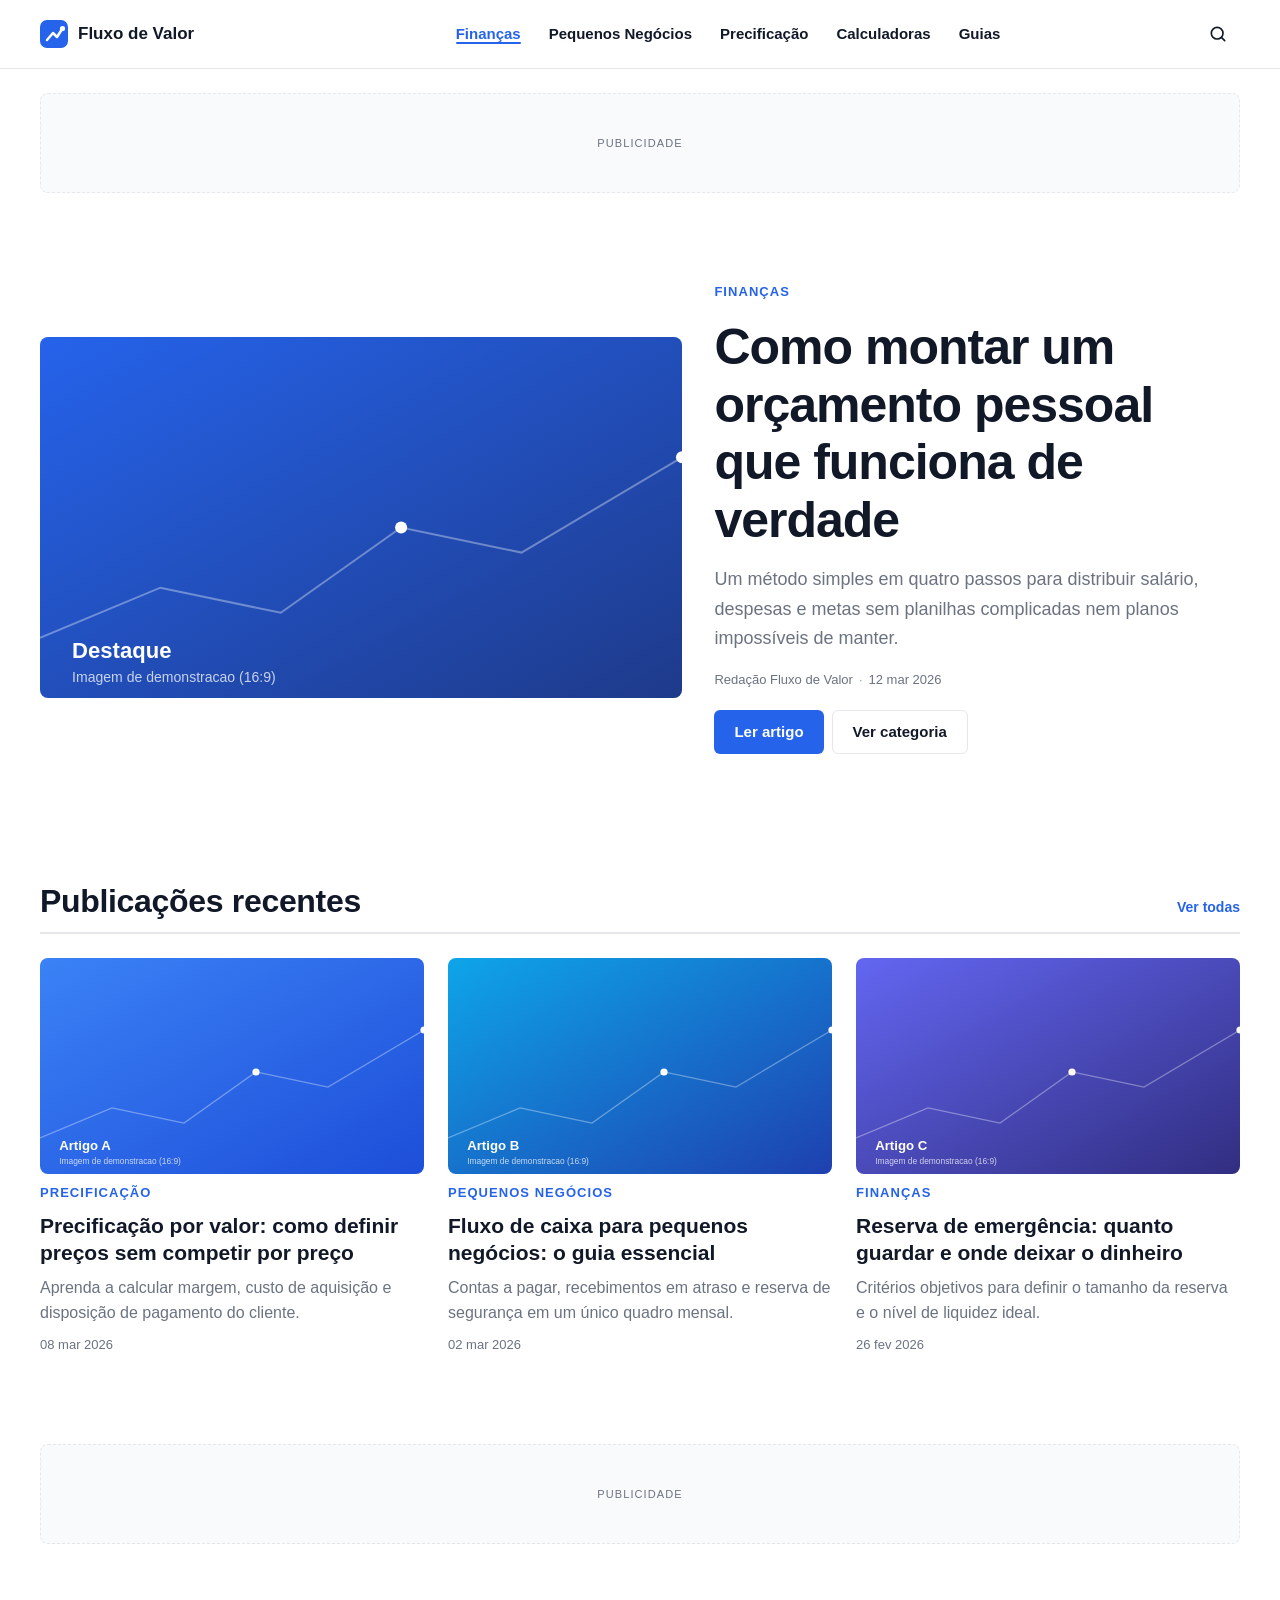
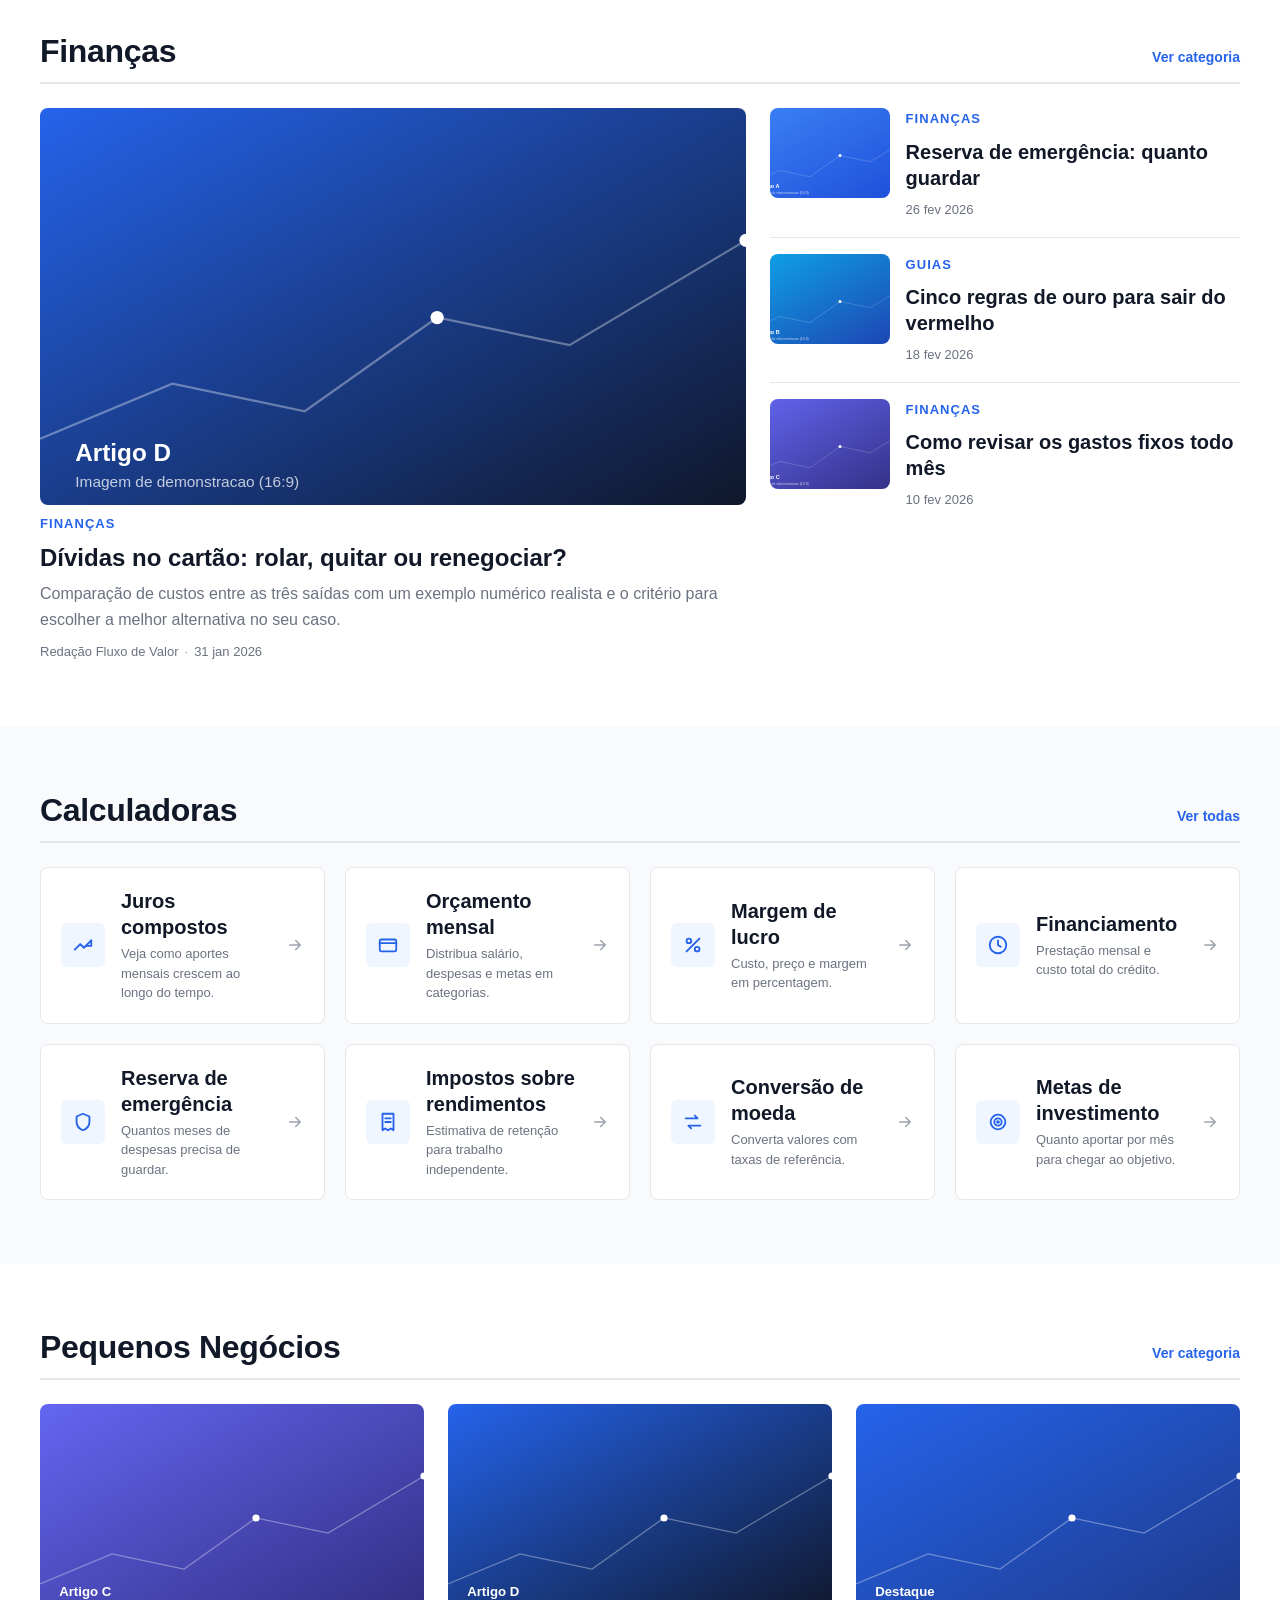
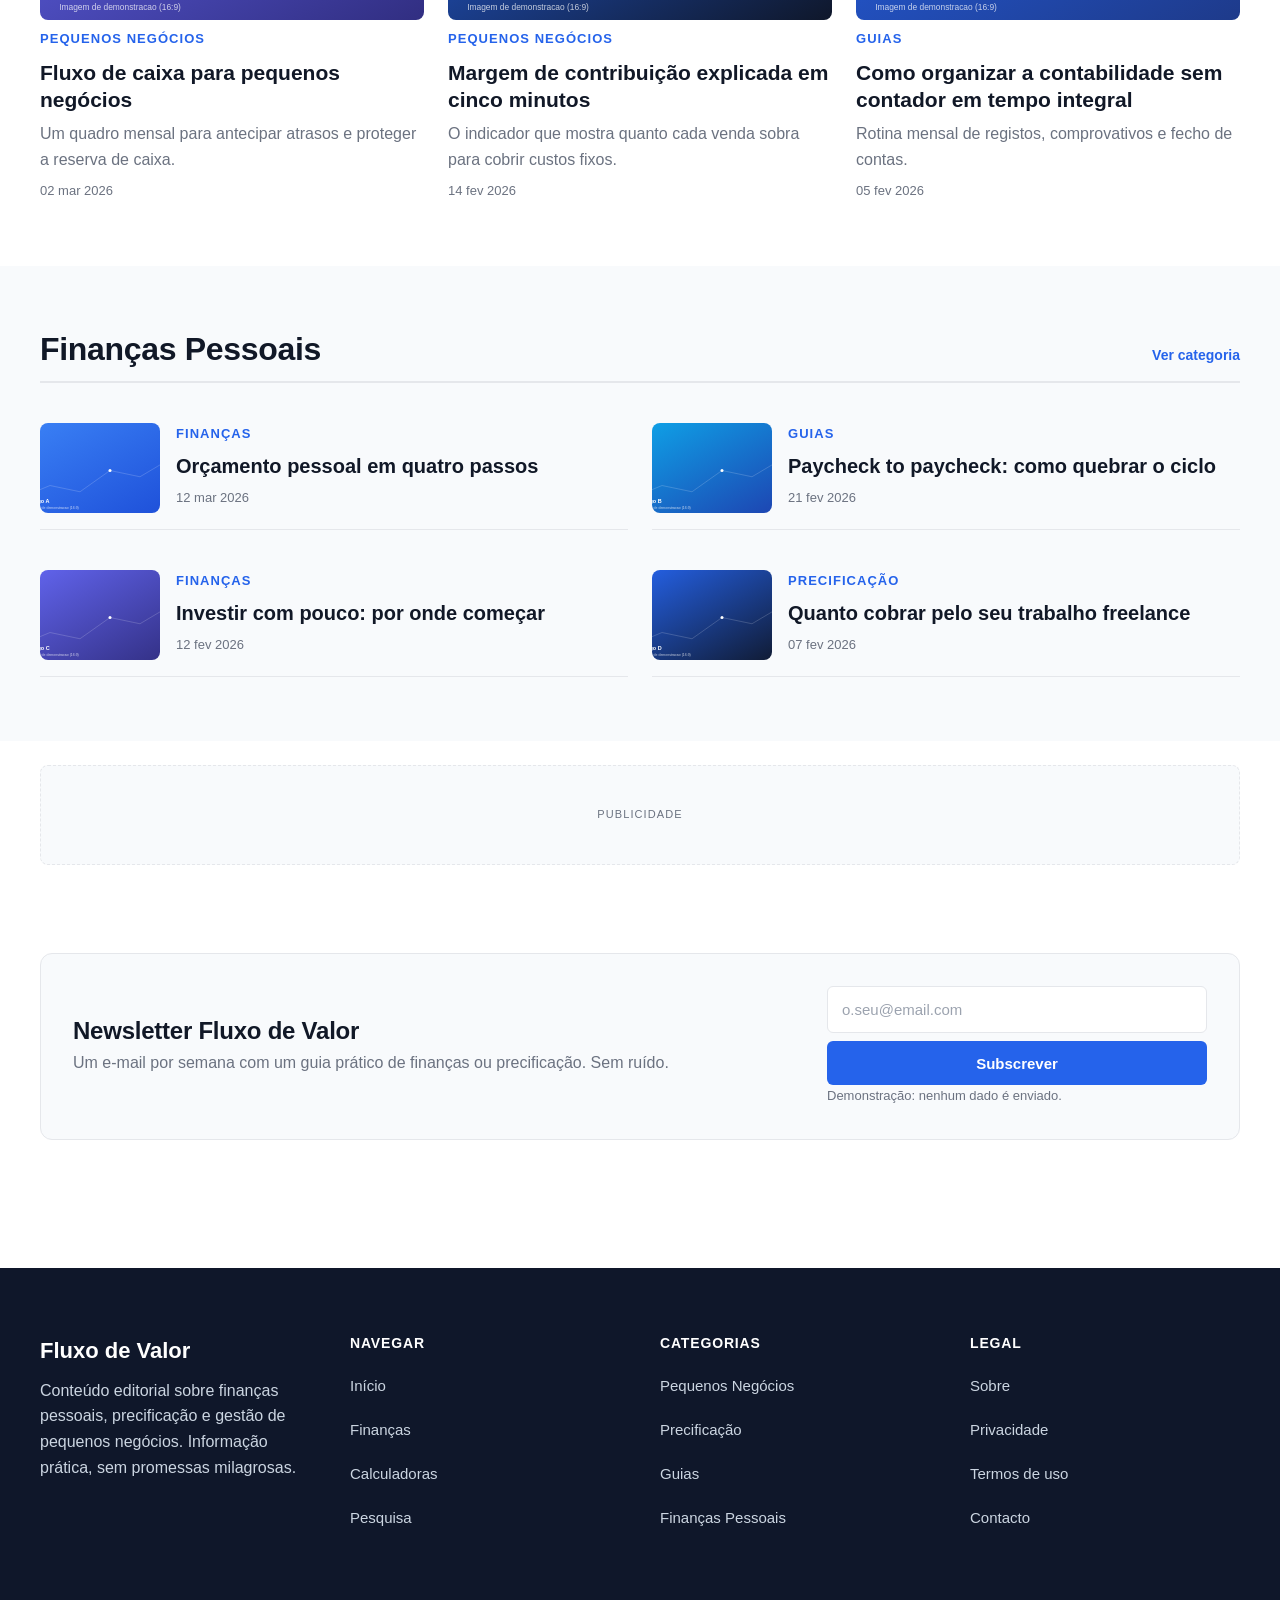
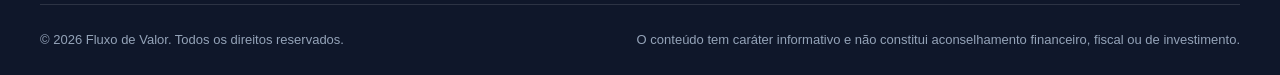
==== commit e86cc64b: "fix: use real blog domain for canonical and og urls" ====
--- a/src/index.html
+++ b/src/index.html
@@ -5,7 +5,7 @@
 <meta name="viewport" content="width=device-width, initial-scale=1">
 <title>Fluxo de Valor — Finanças, pequenos negócios e precificação</title>
 <meta name="description" content="Guias práticos, calculadoras e estratégias sobre finanças pessoais, precificação e gestão de pequenos negócios. Conteúdo claro para decisões melhores.">
-<link rel="canonical" href="https://fluxodevalor.example/">
+<link rel="canonical" href="https://valorfacil.blogspot.com/">
 <meta name="robots" content="index, follow">
 
 <meta property="og:type" content="website">
@@ -13,15 +13,15 @@
 <meta property="og:locale" content="pt_PT">
 <meta property="og:title" content="Fluxo de Valor — Finanças, pequenos negócios e precificação">
 <meta property="og:description" content="Guias práticos, calculadoras e estratégias sobre finanças pessoais, precificação e gestão de pequenos negócios.">
-<meta property="og:url" content="https://fluxodevalor.example/">
-<meta property="og:image" content="https://fluxodevalor.example/assets/images/ph-hero.svg">
+<meta property="og:url" content="https://valorfacil.blogspot.com/">
+<meta property="og:image" content="https://valorfacil.blogspot.com/assets/images/ph-hero.svg">
 <meta property="og:image:width" content="640">
 <meta property="og:image:height" content="360">
 
 <meta name="twitter:card" content="summary_large_image">
 <meta name="twitter:title" content="Fluxo de Valor — Finanças, pequenos negócios e precificação">
 <meta name="twitter:description" content="Guias práticos, calculadoras e estratégias sobre finanças pessoais, precificação e gestão de pequenos negócios.">
-<meta name="twitter:image" content="https://fluxodevalor.example/assets/images/ph-hero.svg">
+<meta name="twitter:image" content="https://valorfacil.blogspot.com/assets/images/ph-hero.svg">
 
 <link rel="icon" href="assets/images/logo.svg" type="image/svg+xml">
 
@@ -44,11 +44,11 @@
   "@context": "https://schema.org",
   "@type": "WebSite",
   "name": "Fluxo de Valor",
-  "url": "https://fluxodevalor.example/",
+  "url": "https://valorfacil.blogspot.com/",
   "inLanguage": "pt-PT",
   "potentialAction": {
     "@type": "SearchAction",
-    "target": "https://fluxodevalor.example/search.html?q={search_term_string}",
+    "target": "https://valorfacil.blogspot.com/search.html?q={search_term_string}",
     "query-input": "required name=search_term_string"
   }
 }
--- a/src/css/variables.css
+++ b/src/css/variables.css
@@ -0,0 +1,138 @@
+/* ==========================================================================
+   Design tokens — Fluxo de Valor
+   Todos os valores arbitrários do CSS vivem aqui.
+   Breakpoints oficiais: 767 / 1023 / 1279 / 1280+
+   ========================================================================== */
+
+:root {
+  /* Cores ---------------------------------------------------------------- */
+  --color-primary: #2563EB;
+  --color-primary-dark: #1D4ED8;
+  --color-primary-soft: #EFF6FF;
+
+  --color-text: #111827;
+  --color-text-secondary: #6B7280;
+  --color-text-strong: #4B5563;
+  --color-text-muted: #9CA3AF;
+  --color-text-inverse: #FFFFFF;
+
+  --color-background: #FFFFFF;
+  --color-surface: #F8FAFC;
+  --color-border: #E5E7EB;
+
+  --color-success: #16A34A;
+  --color-danger: #DC2626;
+
+  --color-footer-bg: #0F172A;
+  --color-footer-heading: #FFFFFF;
+  --color-footer-text: #CBD5E1;
+  --color-footer-muted: #94A3B8;
+
+  /* Tipografia (mobile-first; refinada por breakpoint) ------------------- */
+  --font-family: -apple-system, BlinkMacSystemFont, "Segoe UI", Roboto,
+    Helvetica, Arial, sans-serif;
+
+  --text-h1: 30px;
+  --text-h2: 22px;
+  --text-h3: 18px;
+  --text-body: 16px;
+  --text-card-title: 17px;
+  --text-card-summary: 14px;
+  --text-meta: 12px;
+  --text-nav: 15px;
+  --text-small: 13px;
+
+  --leading-tight: 1.15;
+  --leading-heading: 1.25;
+  --leading-body: 1.7;
+
+  --weight-regular: 400;
+  --weight-medium: 500;
+  --weight-semibold: 600;
+  --weight-bold: 700;
+
+  /* Layout --------------------------------------------------------------- */
+  --container-width: 1180px;
+  --container-gutter: 32px; /* mobile: 16px por lado */
+  --article-width: 730px;
+  --sidebar-width: 300px;
+  --header-height: 60px;
+  --hero-image-share: 55%;
+
+  /* Espaçamento ---------------------------------------------------------- */
+  --space-xs: 4px;
+  --space-sm: 8px;
+  --space-md: 16px;
+  --space-lg: 24px;
+  --space-xl: 32px;
+  --space-2xl: 40px;
+  --space-section: 40px;
+
+  /* Raios ---------------------------------------------------------------- */
+  --radius-sm: 6px;
+  --radius-md: 8px;
+  --radius-lg: 12px;
+
+  /* Superfícies ---------------------------------------------------------- */
+  --shadow-sm: 0 1px 2px rgba(17, 24, 39, 0.06);
+  --shadow-md: 0 8px 24px rgba(17, 24, 39, 0.08);
+
+  /* Movimento ------------------------------------------------------------ */
+  --transition-fast: 150ms ease;
+  --transition: 220ms ease;
+
+  /* Hierarquia ----------------------------------------------------------- */
+  --z-header: 100;
+  --z-drawer: 200;
+
+  /* Acessibilidade ------------------------------------------------------- */
+  --target-min: 44px;
+}
+
+/* Tablet ------------------------------------------------------------------ */
+@media (min-width: 768px) and (max-width: 1023px) {
+  :root {
+    --text-h1: 38px;
+    --text-h2: 26px;
+    --text-h3: 20px;
+    --text-body: 17px;
+    --text-card-title: 18px;
+    --text-card-summary: 15px;
+    --header-height: 64px;
+    --space-section: 48px;
+    --container-gutter: 40px;
+  }
+}
+
+/* Desktop ----------------------------------------------------------------- */
+@media (min-width: 1024px) and (max-width: 1279px) {
+  :root {
+    --text-h1: 46px;
+    --text-h2: 30px;
+    --text-h3: 22px;
+    --text-body: 18px;
+    --text-card-title: 20px;
+    --text-card-summary: 15px;
+    --text-meta: 13px;
+    --header-height: 68px;
+    --space-section: 56px;
+    --container-gutter: 40px;
+  }
+}
+
+/* Large desktop ----------------------------------------------------------- */
+@media (min-width: 1280px) {
+  :root {
+    --text-h1: 50px;
+    --text-h2: 32px;
+    --text-h3: 24px;
+    --text-body: 18px;
+    --text-card-title: 21px;
+    --text-card-summary: 16px;
+    --text-meta: 13px;
+    --header-height: 68px;
+    --space-section: 64px;
+    --container-width: 1200px;
+    --container-gutter: 40px;
+  }
+}
--- a/src/css/base.css
+++ b/src/css/base.css
@@ -0,0 +1,252 @@
+/* Base: tipografia, container, utilitários, formulários. */
+
+body {
+  font-family: var(--font-family);
+  font-size: var(--text-body);
+  line-height: var(--leading-body);
+  color: var(--color-text);
+  background: var(--color-background);
+  -webkit-font-smoothing: antialiased;
+  text-rendering: optimizeLegibility;
+}
+
+/* Container --------------------------------------------------------------- */
+.container {
+  width: calc(100% - var(--container-gutter));
+  margin-inline: auto;
+}
+
+/* Tipografia -------------------------------------------------------------- */
+h1,
+.h1 {
+  font-size: var(--text-h1);
+  line-height: var(--leading-tight);
+  font-weight: var(--weight-bold);
+  letter-spacing: -0.02em;
+}
+
+h2,
+.h2 {
+  font-size: var(--text-h2);
+  line-height: 1.2;
+  font-weight: var(--weight-bold);
+  letter-spacing: -0.01em;
+}
+
+h3,
+.h3 {
+  font-size: var(--text-h3);
+  line-height: 1.3;
+  font-weight: var(--weight-semibold);
+}
+
+a {
+  color: var(--color-primary);
+  transition: color var(--transition-fast);
+}
+
+a:hover {
+  color: var(--color-primary-dark);
+}
+
+strong,
+b {
+  font-weight: var(--weight-semibold);
+}
+
+/* Foco visível (teclado) -------------------------------------------------- */
+:focus-visible {
+  outline: 3px solid var(--color-primary);
+  outline-offset: 2px;
+  border-radius: 3px;
+}
+
+.skip-link {
+  position: absolute;
+  left: -9999px;
+  top: 0;
+  z-index: var(--z-drawer);
+  padding: 12px 18px;
+  background: var(--color-primary);
+  color: var(--color-text-inverse);
+  font-weight: var(--weight-semibold);
+}
+
+.skip-link:focus {
+  left: 8px;
+  top: 8px;
+}
+
+.visually-hidden {
+  position: absolute !important;
+  width: 1px;
+  height: 1px;
+  padding: 0;
+  margin: -1px;
+  overflow: hidden;
+  clip: rect(0 0 0 0);
+  white-space: nowrap;
+  border: 0;
+}
+
+/* Utilitários ------------------------------------------------------------- */
+.eyebrow {
+  display: inline-block;
+  font-size: var(--text-meta);
+  font-weight: var(--weight-semibold);
+  letter-spacing: 0.08em;
+  text-transform: uppercase;
+  color: var(--color-primary);
+}
+
+.eyebrow--muted {
+  color: var(--color-text-secondary);
+}
+
+.meta {
+  font-size: var(--text-meta);
+  line-height: 1.5;
+  color: var(--color-text-secondary);
+}
+
+.meta--dot > * + *::before {
+  content: "·";
+  margin-inline: 6px;
+  color: var(--color-text-muted);
+}
+
+.text-secondary {
+  color: var(--color-text-secondary);
+}
+
+/* Botões ------------------------------------------------------------------ */
+.btn {
+  display: inline-flex;
+  align-items: center;
+  justify-content: center;
+  gap: var(--space-sm);
+  min-height: var(--target-min);
+  padding: 0 20px;
+  border-radius: var(--radius-sm);
+  font-size: 15px;
+  font-weight: var(--weight-semibold);
+  line-height: 1;
+  text-align: center;
+  transition: background-color var(--transition-fast),
+    border-color var(--transition-fast), color var(--transition-fast);
+}
+
+.btn--primary {
+  background: var(--color-primary);
+  color: var(--color-text-inverse);
+}
+
+.btn--primary:hover {
+  background: var(--color-primary-dark);
+  color: var(--color-text-inverse);
+}
+
+.btn--ghost {
+  background: var(--color-background);
+  border: 1px solid var(--color-border);
+  color: var(--color-text);
+}
+
+.btn--ghost:hover {
+  border-color: var(--color-primary);
+  color: var(--color-primary);
+}
+
+/* Formulários ------------------------------------------------------------- */
+.field {
+  width: 100%;
+  min-height: var(--target-min);
+  padding: 10px 14px;
+  background: var(--color-background);
+  border: 1px solid var(--color-border);
+  border-radius: var(--radius-sm);
+  font-size: 15px;
+  color: var(--color-text);
+  transition: border-color var(--transition-fast),
+    box-shadow var(--transition-fast);
+}
+
+.field::placeholder {
+  color: var(--color-text-muted);
+}
+
+.field:hover {
+  border-color: var(--color-text-muted);
+}
+
+.field:focus {
+  outline: none;
+  border-color: var(--color-primary);
+  box-shadow: 0 0 0 3px var(--color-primary-soft);
+}
+
+.field[aria-invalid="true"] {
+  border-color: var(--color-danger);
+}
+
+.form-row {
+  display: flex;
+  flex-wrap: wrap;
+  gap: var(--space-sm);
+}
+
+/* Secções ----------------------------------------------------------------- */
+.section {
+  padding-block: var(--space-section);
+}
+
+.section--surface {
+  background: var(--color-surface);
+}
+
+.section-header {
+  display: flex;
+  align-items: baseline;
+  justify-content: space-between;
+  gap: var(--space-md);
+  margin-bottom: var(--space-lg);
+  padding-bottom: 12px;
+  border-bottom: 2px solid var(--color-border);
+}
+
+.section-title {
+  font-size: var(--text-h2);
+}
+
+.section-link {
+  font-size: 14px;
+  font-weight: var(--weight-semibold);
+  white-space: nowrap;
+}
+
+.section-header--spaced {
+  margin-top: var(--space-xl);
+}
+
+/* Espaços publicitários (apenas placeholder) ------------------------------ */
+.ad-slot {
+  display: flex;
+  align-items: center;
+  justify-content: center;
+  min-height: 100px;
+  background: var(--color-surface);
+  border: 1px dashed var(--color-border);
+  border-radius: var(--radius-md);
+  color: var(--color-text-secondary);
+  font-size: 11px;
+  letter-spacing: 0.1em;
+  text-transform: uppercase;
+}
+
+.ad-slot--sidebar {
+  min-height: 250px;
+}
+
+.ad-wrap {
+  padding-block: var(--space-lg);
+}
--- a/src/css/header.css
+++ b/src/css/header.css
@@ -0,0 +1,107 @@
+/* Header do site: logo, menu, pesquisa. Mobile-first. */
+
+.site-header {
+  position: relative;
+  z-index: var(--z-header);
+  background: var(--color-background);
+  border-bottom: 1px solid var(--color-border);
+}
+
+.header-inner {
+  display: flex;
+  align-items: center;
+  justify-content: space-between;
+  gap: var(--space-md);
+  min-height: var(--header-height);
+}
+
+/* Logo -------------------------------------------------------------------- */
+.site-logo {
+  display: inline-flex;
+  align-items: center;
+  flex-shrink: 0;
+  min-height: var(--target-min);
+}
+
+.site-logo img {
+  height: auto;
+  max-height: 30px;
+  width: auto;
+  max-width: 220px;
+}
+
+/* Ações ------------------------------------------------------------------- */
+.header-actions {
+  display: flex;
+  align-items: center;
+  gap: var(--space-xs);
+}
+
+.header-search {
+  display: inline-flex;
+  align-items: center;
+  justify-content: center;
+  width: var(--target-min);
+  height: var(--target-min);
+  color: var(--color-text);
+  border-radius: var(--radius-sm);
+  transition: background-color var(--transition-fast),
+    color var(--transition-fast);
+}
+
+.header-search:hover {
+  background: var(--color-surface);
+  color: var(--color-primary);
+}
+
+.header-search svg {
+  width: 20px;
+  height: 20px;
+}
+
+/* Botão do menu (mobile) -------------------------------------------------- */
+.menu-toggle {
+  display: inline-flex;
+  align-items: center;
+  justify-content: center;
+  width: var(--target-min);
+  height: var(--target-min);
+  color: var(--color-text);
+  border-radius: var(--radius-sm);
+}
+
+.menu-toggle:hover {
+  background: var(--color-surface);
+}
+
+.menu-toggle svg {
+  width: 22px;
+  height: 22px;
+}
+
+.menu-toggle .icon-close {
+  display: none;
+}
+
+.menu-toggle[aria-expanded="true"] .icon-menu {
+  display: none;
+}
+
+.menu-toggle[aria-expanded="true"] .icon-close {
+  display: block;
+}
+
+/* Backdrop do drawer ------------------------------------------------------ */
+.nav-backdrop {
+  position: fixed;
+  inset: 0;
+  background: rgba(17, 24, 39, 0.45);
+  opacity: 0;
+  visibility: hidden;
+  transition: opacity var(--transition), visibility var(--transition);
+}
+
+.nav-backdrop.is-open {
+  opacity: 1;
+  visibility: visible;
+}
--- a/src/css/navigation.css
+++ b/src/css/navigation.css
@@ -0,0 +1,70 @@
+/* Navegação principal. Mobile: drawer off-canvas. Desktop: inline (ver responsive.css). */
+
+.main-nav {
+  position: fixed;
+  top: 0;
+  right: 0;
+  z-index: calc(var(--z-drawer) + 1);
+  width: min(320px, 85vw);
+  height: 100dvh;
+  padding: calc(var(--header-height) + 16px) 20px 24px;
+  background: var(--color-background);
+  box-shadow: var(--shadow-md);
+  overflow-y: auto;
+  transform: translateX(100%);
+  visibility: hidden;
+  transition: transform var(--transition), visibility var(--transition);
+}
+
+.main-nav.is-open {
+  transform: translateX(0);
+  visibility: visible;
+}
+
+.nav-list {
+  display: flex;
+  flex-direction: column;
+  gap: var(--space-xs);
+}
+
+.nav-link {
+  position: relative;
+  display: flex;
+  align-items: center;
+  min-height: var(--target-min);
+  padding: 0 10px;
+  border-radius: var(--radius-sm);
+  font-size: var(--text-nav);
+  font-weight: var(--weight-semibold);
+  color: var(--color-text);
+  transition: background-color var(--transition-fast),
+    color var(--transition-fast);
+}
+
+.nav-link:hover {
+  background: var(--color-surface);
+  color: var(--color-primary);
+}
+
+.nav-link.is-active {
+  color: var(--color-primary);
+  font-weight: var(--weight-bold);
+}
+
+.nav-link.is-active::after {
+  content: "";
+  position: absolute;
+  left: 10px;
+  right: 10px;
+  bottom: 6px;
+  height: 2px;
+  background: var(--color-primary);
+  border-radius: 2px;
+}
+
+@media (prefers-reduced-motion: reduce) {
+  .main-nav,
+  .nav-backdrop {
+    transition: none;
+  }
+}
